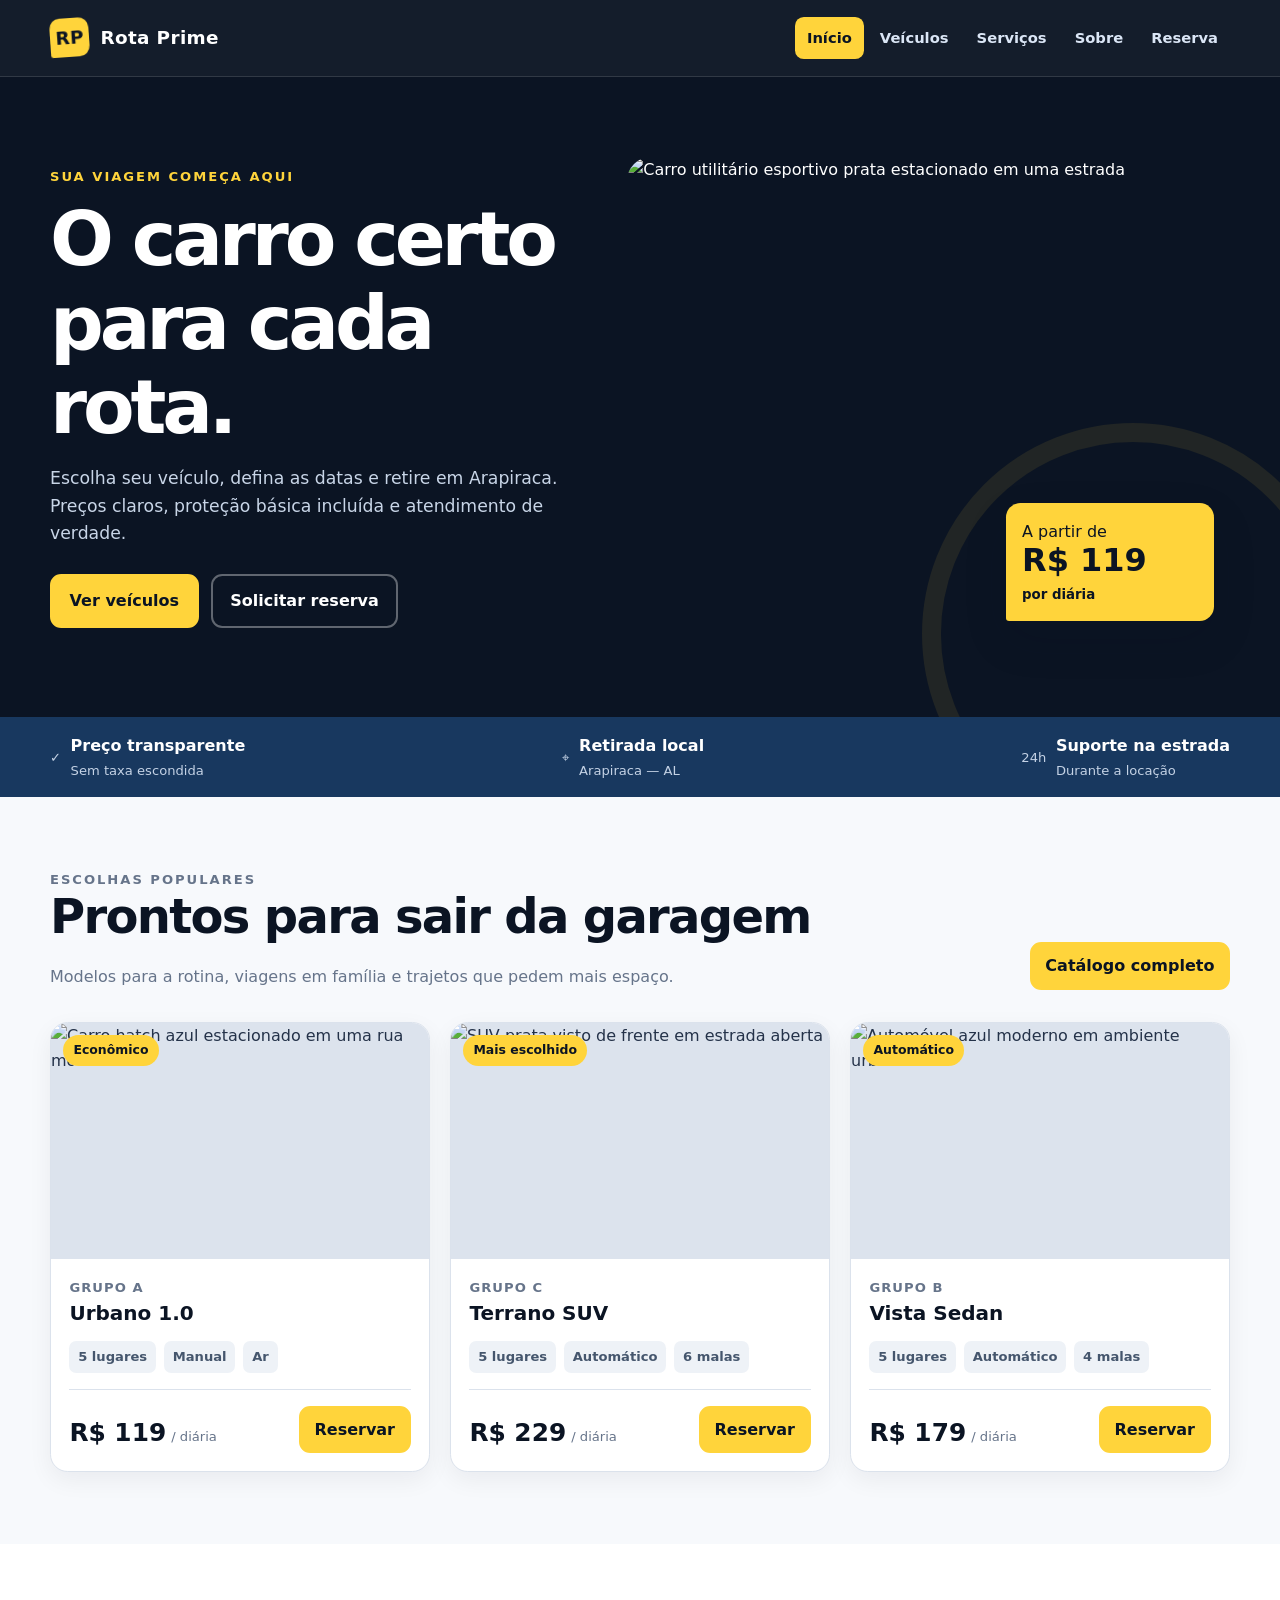
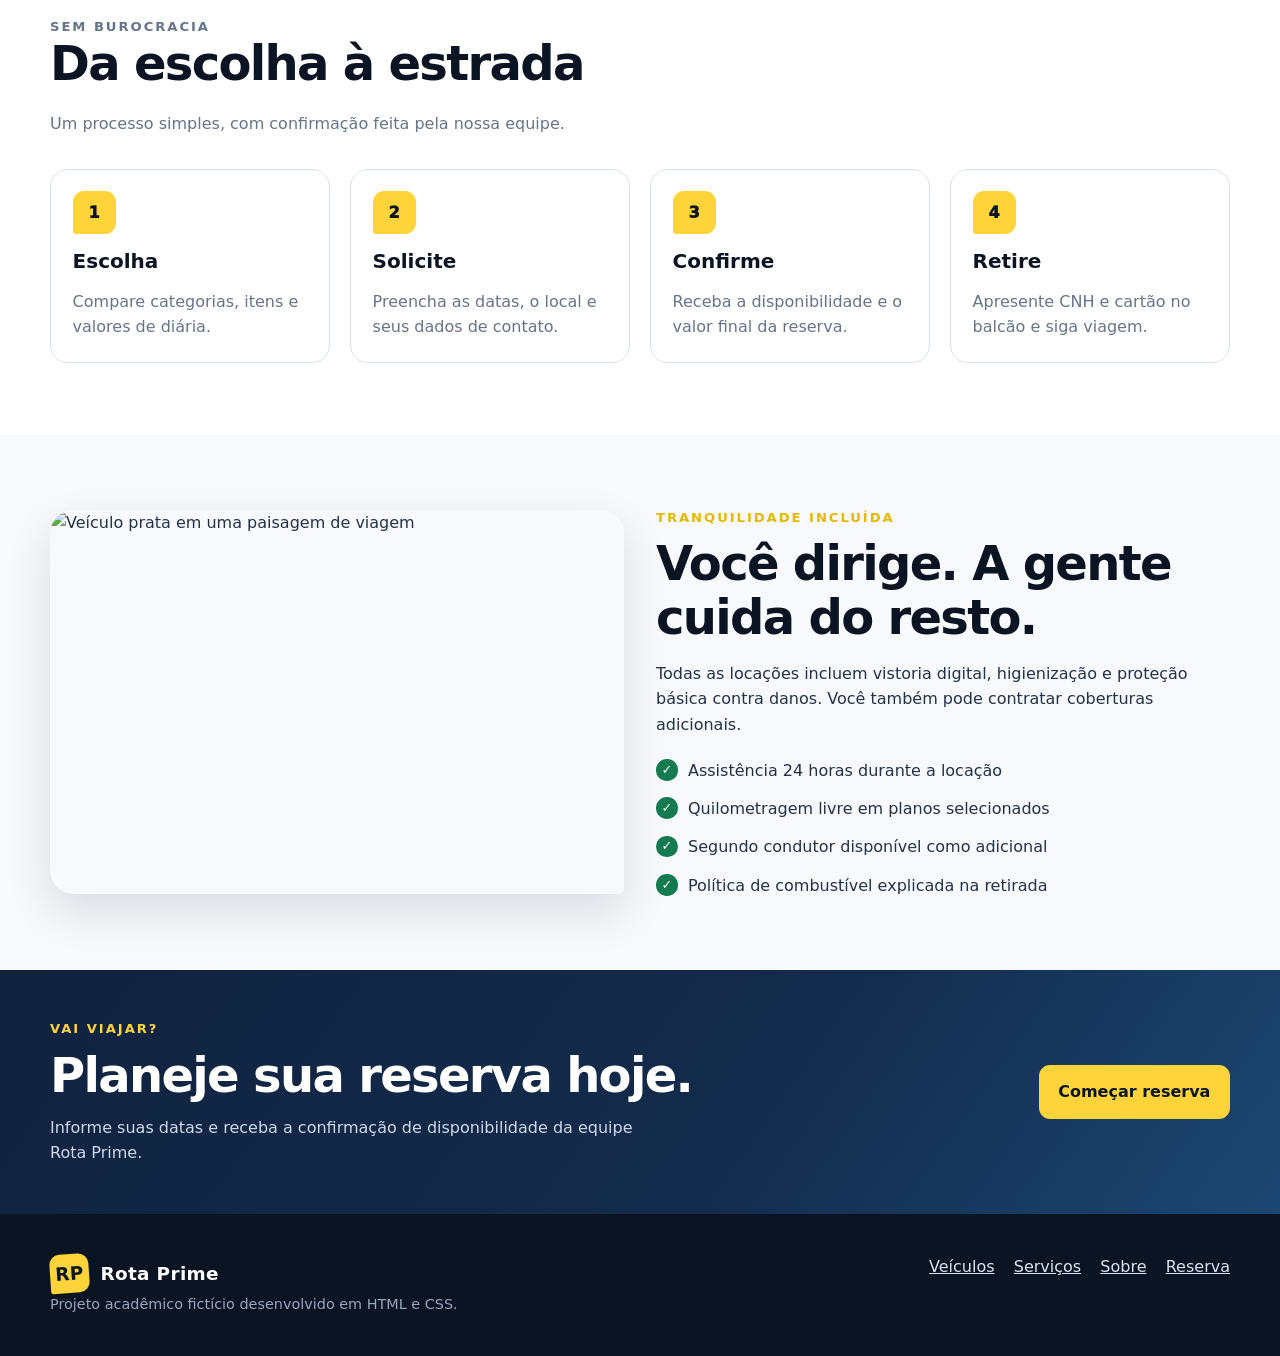
==== index.html @ a5fe9a28 "primeiro commit" ====
<!DOCTYPE html>
<html lang="pt-BR">
<head>
  <meta charset="UTF-8">
  <meta name="viewport" content="width=device-width, initial-scale=1.0">
  <meta name="description" content="Rota Prime: aluguel de carros em Arapiraca com diária clara e reserva simples.">
  <title>Rota Prime | Aluguel de carros sem complicação</title>
  <link rel="icon" href="data:image/svg+xml,%3Csvg xmlns='http://www.w3.org/2000/svg' viewBox='0 0 64 64'%3E%3Crect width='64' height='64' rx='14' fill='%23ffd43b'/%3E%3Cpath d='M13 39h38l-4-13a6 6 0 0 0-6-4H23a6 6 0 0 0-6 4l-4 13Zm4 0v7m30-7v7M21 32h22' fill='none' stroke='%230b1423' stroke-width='5' stroke-linecap='round' stroke-linejoin='round'/%3E%3C/svg%3E">
  <link rel="stylesheet" href="css/style.css">
</head>
<body>
  <a class="skip-link" href="#conteudo">Pular para o conteúdo</a>
  <header class="site-header">
    <div class="container header-inner">
      <a class="brand" href="index.html" aria-label="Rota Prime — página inicial"><span class="brand-mark" aria-hidden="true">RP</span> Rota Prime</a>
      <nav class="main-nav" aria-label="Navegação principal">
        <a href="index.html" aria-current="page">Início</a>
        <a href="catalogo.html">Veículos</a>
        <a href="servicos.html">Serviços</a>
        <a href="sobre.html">Sobre</a>
        <a href="reserva.html">Reserva</a>
      </nav>
    </div>
  </header>

  <main id="conteudo">
    <section class="hero" aria-labelledby="titulo-principal">
      <div class="container hero-grid">
        <div class="hero-copy">
          <p class="eyebrow">Sua viagem começa aqui</p>
          <h1 id="titulo-principal">O carro certo para cada rota.</h1>
          <p>Escolha seu veículo, defina as datas e retire em Arapiraca. Preços claros, proteção básica incluída e atendimento de verdade.</p>
          <div class="hero-actions">
            <a class="button" href="catalogo.html">Ver veículos</a>
            <a class="button button-outline" href="reserva.html">Solicitar reserva</a>
          </div>
        </div>
        <div class="hero-visual">
          <img src="https://images.unsplash.com/photo-1559706399-d75503035faf?auto=format&fit=crop&w=1400&q=85" alt="Carro utilitário esportivo prata estacionado em uma estrada">
          <div class="price-tag"><span>A partir de</span><strong>R$ 119</strong><small>por diária</small></div>
        </div>
      </div>
    </section>

    <section class="trust-bar" aria-label="Vantagens da locadora">
      <div class="container trust-row">
        <div class="trust-item"><span class="trust-icon" aria-hidden="true">✓</span><strong>Preço transparente</strong><span>Sem taxa escondida</span></div>
        <div class="trust-item"><span class="trust-icon" aria-hidden="true">⌖</span><strong>Retirada local</strong><span>Arapiraca — AL</span></div>
        <div class="trust-item"><span class="trust-icon" aria-hidden="true">24h</span><strong>Suporte na estrada</strong><span>Durante a locação</span></div>
      </div>
    </section>

    <section class="section" aria-labelledby="destaques-titulo">
      <div class="container">
        <div class="section-heading">
          <div><p class="eyebrow">Escolhas populares</p><h2 id="destaques-titulo">Prontos para sair da garagem</h2></div>
          <p>Modelos para a rotina, viagens em família e trajetos que pedem mais espaço.</p>
          <a class="button button-small" href="catalogo.html">Catálogo completo</a>
        </div>
        <div class="card-grid">
          <article class="vehicle-card">
            <div class="vehicle-image"><img src="https://images.unsplash.com/photo-1765891628083-cbabd2a0c3a8?auto=format&fit=crop&w=900&q=80" alt="Carro hatch azul estacionado em uma rua molhada"><span class="badge">Econômico</span></div>
            <div class="vehicle-content"><p class="vehicle-kicker">Grupo A</p><h3>Urbano 1.0</h3><ul class="spec-list"><li>5 lugares</li><li>Manual</li><li>Ar</li></ul><div class="price-row"><div class="daily-price"><strong>R$ 119</strong> <span>/ diária</span></div><a class="button button-small" href="reserva.html">Reservar</a></div></div>
          </article>
          <article class="vehicle-card">
            <div class="vehicle-image"><img src="https://images.unsplash.com/photo-1559706399-d75503035faf?auto=format&fit=crop&w=900&q=80" alt="SUV prata visto de frente em estrada aberta"><span class="badge">Mais escolhido</span></div>
            <div class="vehicle-content"><p class="vehicle-kicker">Grupo C</p><h3>Terrano SUV</h3><ul class="spec-list"><li>5 lugares</li><li>Automático</li><li>6 malas</li></ul><div class="price-row"><div class="daily-price"><strong>R$ 229</strong> <span>/ diária</span></div><a class="button button-small" href="reserva.html">Reservar</a></div></div>
          </article>
          <article class="vehicle-card">
            <div class="vehicle-image"><img src="https://images.unsplash.com/photo-1765891628083-cbabd2a0c3a8?auto=format&fit=crop&w=900&q=80" alt="Automóvel azul moderno em ambiente urbano"><span class="badge">Automático</span></div>
            <div class="vehicle-content"><p class="vehicle-kicker">Grupo B</p><h3>Vista Sedan</h3><ul class="spec-list"><li>5 lugares</li><li>Automático</li><li>4 malas</li></ul><div class="price-row"><div class="daily-price"><strong>R$ 179</strong> <span>/ diária</span></div><a class="button button-small" href="reserva.html">Reservar</a></div></div>
          </article>
        </div>
      </div>
    </section>

    <section class="section section-white" aria-labelledby="como-funciona">
      <div class="container">
        <div class="section-heading"><div><p class="eyebrow">Sem burocracia</p><h2 id="como-funciona">Da escolha à estrada</h2></div><p>Um processo simples, com confirmação feita pela nossa equipe.</p></div>
        <div class="steps-grid">
          <article class="step"><span class="step-number">1</span><h3>Escolha</h3><p>Compare categorias, itens e valores de diária.</p></article>
          <article class="step"><span class="step-number">2</span><h3>Solicite</h3><p>Preencha as datas, o local e seus dados de contato.</p></article>
          <article class="step"><span class="step-number">3</span><h3>Confirme</h3><p>Receba a disponibilidade e o valor final da reserva.</p></article>
          <article class="step"><span class="step-number">4</span><h3>Retire</h3><p>Apresente CNH e cartão no balcão e siga viagem.</p></article>
        </div>
      </div>
    </section>

    <section class="section" aria-labelledby="protecao-titulo">
      <div class="container feature-split">
        <div class="feature-image"><img src="https://images.unsplash.com/photo-1559706399-d75503035faf?auto=format&fit=crop&w=1200&q=82" alt="Veículo prata em uma paisagem de viagem"></div>
        <div><p class="eyebrow">Tranquilidade incluída</p><h2 id="protecao-titulo">Você dirige. A gente cuida do resto.</h2><p>Todas as locações incluem vistoria digital, higienização e proteção básica contra danos. Você também pode contratar coberturas adicionais.</p><ul class="check-list"><li>Assistência 24 horas durante a locação</li><li>Quilometragem livre em planos selecionados</li><li>Segundo condutor disponível como adicional</li><li>Política de combustível explicada na retirada</li></ul></div>
      </div>
    </section>

    <aside class="banner" aria-labelledby="chamada-reserva">
      <div class="container banner-inner"><div><p class="eyebrow">Vai viajar?</p><h2 id="chamada-reserva" style="color: white;">Planeje sua reserva hoje.</h2><p>Informe suas datas e receba a confirmação de disponibilidade da equipe Rota Prime.</p></div><a class="button" href="reserva.html">Começar reserva</a></div>
    </aside>
  </main>

  <footer class="site-footer"><div class="container footer-inner"><div><a class="brand" href="index.html"><span class="brand-mark" aria-hidden="true">RP</span> Rota Prime</a><p class="footer-note">Projeto acadêmico fictício desenvolvido em HTML e CSS.</p></div><nav class="footer-links" aria-label="Navegação do rodapé"><a href="catalogo.html">Veículos</a><a href="servicos.html">Serviços</a><a href="sobre.html">Sobre</a><a href="reserva.html">Reserva</a></nav></div></footer>
</body>
</html>
---- css/style.css ----
:root {
  --ink: #0b1423;
  --navy: #10233f;
  --navy-soft: #18385f;
  --yellow: #ffd43b;
  --yellow-dark: #e6b900;
  --paper: #f7f9fc;
  --white: #ffffff;
  --text: #243249;
  --muted: #66748a;
  --line: #dbe2ec;
  --success: #147a50;
  --danger: #b52a37;
  --shadow: 0 18px 45px rgba(11, 20, 35, 0.12);
  --radius: 1.1rem;
  --content: 1180px;
}

* {
  box-sizing: border-box;
}

html {
  scroll-behavior: smooth;
}

body {
  margin: 0;
  color: var(--text);
  background: var(--paper);
  font-family: Inter, ui-sans-serif, system-ui, -apple-system, BlinkMacSystemFont, "Segoe UI", sans-serif;
  font-size: 1rem;
  line-height: 1.6;
}

#conteudo {
  min-height: 60vh;
}

img {
  display: block;
  width: 100%;
  max-width: 100%;
}

a {
  color: inherit;
}

a:visited {
  color: inherit;
}

button,
input,
select,
textarea {
  font: inherit;
}

.container {
  width: min(100% - 2rem, var(--content));
  margin-inline: auto;
}

.skip-link {
  position: fixed;
  top: 0.75rem;
  left: 0.75rem;
  z-index: 999;
  padding: 0.75rem 1rem;
  color: var(--ink);
  background: var(--yellow);
  border-radius: 0.5rem;
  font-weight: 800;
  transform: translateY(-150%);
  transition: transform 180ms ease;
}

.skip-link:focus {
  transform: translateY(0);
}

.site-header {
  position: sticky;
  top: 0;
  z-index: 20;
  color: var(--white);
  background: rgba(11, 20, 35, 0.96);
  border-bottom: 1px solid rgba(255, 255, 255, 0.12);
}

.header-inner,
.main-nav,
.brand,
.hero-actions,
.card-actions,
.spec-list,
.trust-row,
.footer-inner,
.form-actions,
.filter-links {
  display: flex;
  align-items: center;
}

.header-inner {
  min-height: 4.75rem;
  gap: 1.25rem;
  justify-content: space-between;
}

.brand {
  flex: 0 0 auto;
  gap: 0.7rem;
  color: var(--white);
  text-decoration: none;
  font-size: 1.15rem;
  font-weight: 900;
  letter-spacing: 0.02em;
}

.brand-mark {
  display: grid;
  width: 2.45rem;
  height: 2.45rem;
  place-items: center;
  color: var(--ink);
  background: var(--yellow);
  border-radius: 0.65rem 0.65rem 0.65rem 0.15rem;
  transform: rotate(-4deg);
}

.main-nav {
  gap: 0.25rem;
  overflow-x: auto;
  padding-block: 0.35rem;
}

.main-nav a {
  padding: 0.55rem 0.75rem;
  color: #dbe6f6;
  border-radius: 0.55rem;
  text-decoration: none;
  font-size: 0.92rem;
  font-weight: 700;
  white-space: nowrap;
  transition: color 180ms ease, background 180ms ease;
}

.main-nav a:hover,
.main-nav a:focus-visible,
.main-nav a[aria-current="page"] {
  color: var(--ink);
  background: var(--yellow);
}

:focus-visible {
  outline: 3px solid var(--yellow);
  outline-offset: 3px;
}

.hero {
  position: relative;
  overflow: hidden;
  color: var(--white);
  background: var(--ink);
}

.hero::after {
  position: absolute;
  right: -4rem;
  bottom: -8rem;
  width: 24rem;
  height: 24rem;
  content: "";
  border: 1.2rem solid rgba(255, 212, 59, 0.09);
  border-radius: 50%;
}

.hero-grid {
  position: relative;
  z-index: 1;
  display: grid;
  gap: 2rem;
  padding-block: 3.25rem;
}

.eyebrow {
  margin: 0 0 0.6rem;
  color: var(--yellow-dark);
  font-size: 0.82rem;
  font-weight: 900;
  letter-spacing: 0.15em;
  text-transform: uppercase;
}

.hero .eyebrow,
.banner .eyebrow {
  color: var(--yellow);
}

h1,
h2,
h3 {
  margin-top: 0;
  color: var(--ink);
  line-height: 1.12;
}

h1 {
  max-width: 13ch;
  margin-bottom: 1rem;
  color: var(--white);
  font-size: clamp(2.35rem, 8vw, 4.7rem);
  letter-spacing: -0.055em;
}

h2 {
  margin-bottom: 0.75rem;
  font-size: clamp(1.8rem, 5vw, 3rem);
  letter-spacing: -0.035em;
}

h3 {
  margin-bottom: 0.45rem;
  font-size: 1.25rem;
}

.hero-copy > p:not(.eyebrow) {
  max-width: 58ch;
  margin: 0;
  color: #c8d5e7;
  font-size: 1.08rem;
}

.hero-actions,
.card-actions,
.form-actions,
.filter-links {
  flex-wrap: wrap;
  gap: 0.75rem;
}

.hero-actions {
  margin-top: 1.65rem;
}

.button {
  display: inline-flex;
  min-height: 3rem;
  align-items: center;
  justify-content: center;
  padding: 0.75rem 1.1rem;
  color: var(--ink);
  background: var(--yellow);
  border: 2px solid var(--yellow);
  border-radius: 0.7rem;
  cursor: pointer;
  font-weight: 850;
  text-decoration: none;
  transition: transform 180ms ease, box-shadow 180ms ease, background 180ms ease;
}

.button:hover {
  color: var(--ink);
  background: #ffe270;
  box-shadow: 0 10px 24px rgba(255, 212, 59, 0.2);
  transform: translateY(-2px);
}

.button:active {
  box-shadow: none;
  transform: translateY(1px);
}

.button-outline {
  color: var(--white);
  background: transparent;
  border-color: rgba(255, 255, 255, 0.35);
}

.button-outline:hover {
  color: var(--white);
  background: rgba(255, 255, 255, 0.08);
}

.button-small {
  min-height: 2.65rem;
  padding: 0.55rem 0.85rem;
}

.hero-visual {
  position: relative;
  min-height: 21rem;
}

.hero-visual img {
  height: 100%;
  min-height: 21rem;
  object-fit: cover;
  object-position: center;
  border-radius: 1.5rem 1.5rem 1.5rem 0.35rem;
}

.price-tag {
  position: absolute;
  right: 1rem;
  bottom: 1rem;
  width: min(13rem, calc(100% - 2rem));
  padding: 1rem;
  color: var(--ink);
  background: var(--yellow);
  border-radius: 0.9rem 0.9rem 0.9rem 0.2rem;
  box-shadow: var(--shadow);
}

.price-tag span,
.price-tag small {
  display: block;
}

.price-tag strong {
  font-size: 2rem;
  line-height: 1;
}

.price-tag small {
  margin-top: 0.3rem;
  font-weight: 700;
}

.trust-bar {
  color: var(--white);
  background: var(--navy-soft);
}

.trust-row {
  flex-wrap: wrap;
  gap: 0.75rem 2rem;
  justify-content: space-between;
  padding-block: 1rem;
}

.trust-item {
  display: grid;
  grid-template-columns: auto 1fr;
  gap: 0.1rem 0.6rem;
  align-items: center;
}

.trust-icon {
  grid-row: span 2;
  color: var(--yellow);
  font-size: 1.35rem;
}

.trust-item strong,
.trust-item span {
  display: block;
}

.trust-item span {
  color: #c4d2e5;
  font-size: 0.82rem;
}

.section {
  padding-block: 4.5rem;
}

.section-tight {
  padding-block: 2.75rem;
}

.section-white {
  background: var(--white);
}

.section-heading {
  display: grid;
  gap: 0.5rem;
  margin-bottom: 2rem;
}

.section-heading p {
  max-width: 64ch;
  margin: 0;
  color: var(--muted);
}

.section-heading .button {
  justify-self: start;
}

.card-grid,
.steps-grid,
.service-grid,
.value-grid,
.team-grid,
.contact-grid {
  display: grid;
  gap: 1.25rem;
}

.vehicle-card,
.service-card,
.value-card,
.team-card,
.contact-card,
.step,
.panel {
  background: var(--white);
  border: 1px solid var(--line);
  border-radius: var(--radius);
}

.vehicle-card {
  overflow: hidden;
  box-shadow: 0 8px 25px rgba(11, 20, 35, 0.06);
  transition: transform 200ms ease, box-shadow 200ms ease;
}

.vehicle-card:hover {
  box-shadow: var(--shadow);
  transform: translateY(-5px);
}

.vehicle-image {
  position: relative;
  overflow: hidden;
  aspect-ratio: 16 / 10;
  background: #dce3ed;
}

.vehicle-image img {
  height: 100%;
  object-fit: cover;
  transition: transform 350ms ease;
}

.vehicle-card:hover .vehicle-image img {
  transform: scale(1.04);
}

.badge {
  position: absolute;
  top: 0.75rem;
  left: 0.75rem;
  padding: 0.35rem 0.65rem;
  color: var(--ink);
  background: var(--yellow);
  border-radius: 99rem;
  font-size: 0.78rem;
  font-weight: 900;
}

.vehicle-content {
  padding: 1.15rem;
}

.vehicle-kicker {
  margin: 0 0 0.25rem;
  color: var(--muted);
  font-size: 0.82rem;
  font-weight: 800;
  letter-spacing: 0.08em;
  text-transform: uppercase;
}

.spec-list {
  flex-wrap: wrap;
  gap: 0.5rem;
  margin: 1rem 0;
  padding: 0;
  list-style: none;
}

.spec-list li {
  padding: 0.35rem 0.55rem;
  color: #45566d;
  background: #eef2f7;
  border-radius: 0.45rem;
  font-size: 0.82rem;
  font-weight: 700;
}

.price-row {
  display: flex;
  align-items: end;
  gap: 0.35rem;
  justify-content: space-between;
  padding-top: 1rem;
  border-top: 1px solid var(--line);
}

.daily-price strong {
  color: var(--ink);
  font-size: 1.55rem;
}

.daily-price span {
  color: var(--muted);
  font-size: 0.82rem;
}

.step,
.service-card,
.value-card,
.team-card,
.contact-card {
  padding: 1.35rem;
}

.step-number {
  display: grid;
  width: 2.7rem;
  height: 2.7rem;
  margin-bottom: 1rem;
  place-items: center;
  color: var(--ink);
  background: var(--yellow);
  border-radius: 0.7rem 0.7rem 0.7rem 0.15rem;
  font-weight: 950;
}

.step p,
.service-card p,
.value-card p,
.team-card p,
.contact-card p {
  margin-bottom: 0;
  color: var(--muted);
}

.feature-split,
.form-layout,
.about-split {
  display: grid;
  gap: 2rem;
  align-items: center;
}

.feature-image {
  overflow: hidden;
  min-height: 24rem;
  border-radius: 1.5rem 1.5rem 0.35rem 1.5rem;
  box-shadow: var(--shadow);
}

.feature-image img {
  height: 100%;
  min-height: 24rem;
  object-fit: cover;
}

.check-list {
  display: grid;
  gap: 0.8rem;
  margin: 1.25rem 0 0;
  padding: 0;
  list-style: none;
}

.check-list li {
  position: relative;
  padding-left: 2rem;
}

.check-list li::before {
  position: absolute;
  top: 0.1rem;
  left: 0;
  display: grid;
  width: 1.35rem;
  height: 1.35rem;
  content: "✓";
  place-items: center;
  color: var(--white);
  background: var(--success);
  border-radius: 50%;
  font-size: 0.8rem;
  font-weight: 900;
}

.banner {
  color: var(--white);
  background: linear-gradient(125deg, var(--navy) 0%, #132b4c 58%, #1c4772 100%);
}

.banner-inner {
  display: grid;
  gap: 1.3rem;
  align-items: center;
  padding-block: 3rem;
}

.banner h1 {
  max-width: 18ch;
  margin-bottom: 0.7rem;
  font-size: clamp(2.2rem, 7vw, 4rem);
}

.banner p:not(.eyebrow) {
  max-width: 60ch;
  margin: 0;
  color: #cedaea;
}

.filter-links {
  padding: 1rem;
  background: var(--white);
  border: 1px solid var(--line);
  border-radius: var(--radius);
}

.filter-links a {
  padding: 0.55rem 0.85rem;
  color: var(--navy);
  background: #eef2f7;
  border-radius: 99rem;
  font-weight: 800;
  text-decoration: none;
  transition: background 180ms ease, color 180ms ease;
}

.filter-links a:hover,
.filter-links a:focus-visible {
  color: var(--ink);
  background: var(--yellow);
}

.category-title {
  display: flex;
  align-items: center;
  gap: 0.75rem;
  margin: 3rem 0 1.25rem;
}

.category-title::after {
  flex: 1;
  height: 1px;
  content: "";
  background: var(--line);
}

.service-icon,
.value-icon,
.contact-icon {
  display: grid;
  width: 3rem;
  height: 3rem;
  margin-bottom: 1rem;
  place-items: center;
  color: var(--ink);
  background: var(--yellow);
  border-radius: 0.8rem 0.8rem 0.8rem 0.2rem;
  font-size: 1.25rem;
  font-weight: 900;
}

.comparison {
  width: 100%;
  border-collapse: collapse;
  overflow: hidden;
  background: var(--white);
  border-radius: var(--radius);
  box-shadow: 0 0 0 1px var(--line);
}

.comparison th,
.comparison td {
  padding: 1rem;
  border-bottom: 1px solid var(--line);
  text-align: left;
}

.comparison th {
  color: var(--white);
  background: var(--navy);
}

.comparison tr:last-child td {
  border-bottom: 0;
}

.table-scroll {
  overflow-x: auto;
  border-radius: var(--radius);
}

.timeline {
  display: grid;
  gap: 1.2rem;
  margin: 0;
  padding: 0;
  list-style: none;
}

.timeline li {
  padding: 0 0 1.2rem 1.4rem;
  border-left: 3px solid var(--yellow);
}

.timeline strong,
.timeline span {
  display: block;
}

.timeline span {
  color: var(--muted);
}

.quote {
  margin: 0;
  padding: 1.5rem;
  color: var(--white);
  background: var(--navy);
  border-radius: var(--radius) var(--radius) 0.25rem var(--radius);
}

.quote p {
  margin-top: 0;
  font-size: 1.15rem;
}

.quote footer {
  color: var(--yellow);
  font-weight: 800;
}

.panel {
  padding: 1.35rem;
  box-shadow: 0 10px 30px rgba(11, 20, 35, 0.07);
}

.form-grid {
  display: grid;
  gap: 1rem;
}

.field {
  display: grid;
  gap: 0.4rem;
}

.field label,
.fieldset legend {
  color: var(--ink);
  font-weight: 800;
}

.field small {
  color: var(--muted);
}

.field input,
.field select,
.field textarea {
  width: 100%;
  min-height: 3rem;
  padding: 0.7rem 0.8rem;
  color: var(--text);
  background: var(--white);
  border: 2px solid #cdd6e2;
  border-radius: 0.65rem;
  transition: border-color 180ms ease, box-shadow 180ms ease;
}

.field textarea {
  min-height: 8rem;
  resize: vertical;
}

.field input:hover,
.field select:hover,
.field textarea:hover {
  border-color: #8b9bb1;
}

.field input:focus,
.field select:focus,
.field textarea:focus {
  border-color: var(--navy-soft);
  box-shadow: 0 0 0 4px rgba(24, 56, 95, 0.12);
  outline: 0;
}

.field input:invalid:not(:placeholder-shown),
.field textarea:invalid:not(:placeholder-shown) {
  border-color: var(--danger);
}

.field input:disabled {
  color: #7e8998;
  background: #e9edf3;
  cursor: not-allowed;
}

.fieldset {
  margin: 0;
  padding: 1rem;
  border: 1px solid var(--line);
  border-radius: 0.75rem;
}

.choice-list {
  display: grid;
  gap: 0.7rem;
  margin-top: 0.5rem;
}

.choice {
  display: flex;
  gap: 0.6rem;
  align-items: start;
}

.choice input {
  width: 1.1rem;
  height: 1.1rem;
  margin-top: 0.22rem;
  accent-color: var(--navy);
}

.required-note {
  color: var(--muted);
  font-size: 0.9rem;
}

.contact-stack {
  display: grid;
  gap: 1rem;
}

.site-footer {
  color: #d9e3f1;
  background: var(--ink);
}

.footer-inner {
  align-items: start;
  flex-direction: column;
  gap: 1.2rem;
  padding-block: 2.5rem;
}

.footer-links {
  display: flex;
  flex-wrap: wrap;
  gap: 0.75rem 1.2rem;
}

.footer-links a {
  color: #d9e3f1;
}

.footer-links a:hover {
  color: var(--yellow);
}

.footer-note {
  margin: 0;
  color: #97a8bf;
  font-size: 0.9rem;
}

@media (min-width: 42rem) {
  .hero-grid,
  .feature-split,
  .form-layout,
  .about-split {
    grid-template-columns: 1fr 1fr;
  }

  .card-grid,
  .steps-grid,
  .service-grid,
  .value-grid,
  .team-grid,
  .contact-grid {
    grid-template-columns: repeat(2, minmax(0, 1fr));
  }

  .form-grid {
    grid-template-columns: repeat(2, minmax(0, 1fr));
  }

  .field-full,
  .fieldset,
  .form-actions,
  .required-note {
    grid-column: 1 / -1;
  }

  .section-heading {
    grid-template-columns: 1fr auto;
    align-items: end;
  }

  .section-heading p {
    grid-column: 1;
  }

  .section-heading .button {
    grid-column: 2;
    grid-row: 1 / span 2;
  }

  .banner-inner {
    grid-template-columns: 1fr auto;
  }

  .footer-inner {
    flex-direction: row;
    justify-content: space-between;
  }
}

@media (min-width: 64rem) {
  .card-grid,
  .service-grid {
    grid-template-columns: repeat(3, minmax(0, 1fr));
  }

  .steps-grid,
  .value-grid {
    grid-template-columns: repeat(4, minmax(0, 1fr));
  }

  .hero-grid {
    grid-template-columns: 0.95fr 1.05fr;
    min-height: 40rem;
    align-items: center;
  }

  .hero-visual,
  .hero-visual img {
    min-height: 30rem;
  }
}

@media (max-width: 52rem) {
  .header-inner {
    align-items: flex-start;
    flex-direction: column;
    gap: 0.35rem;
    padding-block: 0.7rem;
  }

  .main-nav {
    width: 100%;
  }
}

@media (prefers-reduced-motion: reduce) {
  *,
  *::before,
  *::after {
    scroll-behavior: auto !important;
    transition-duration: 0.01ms !important;
  }
}
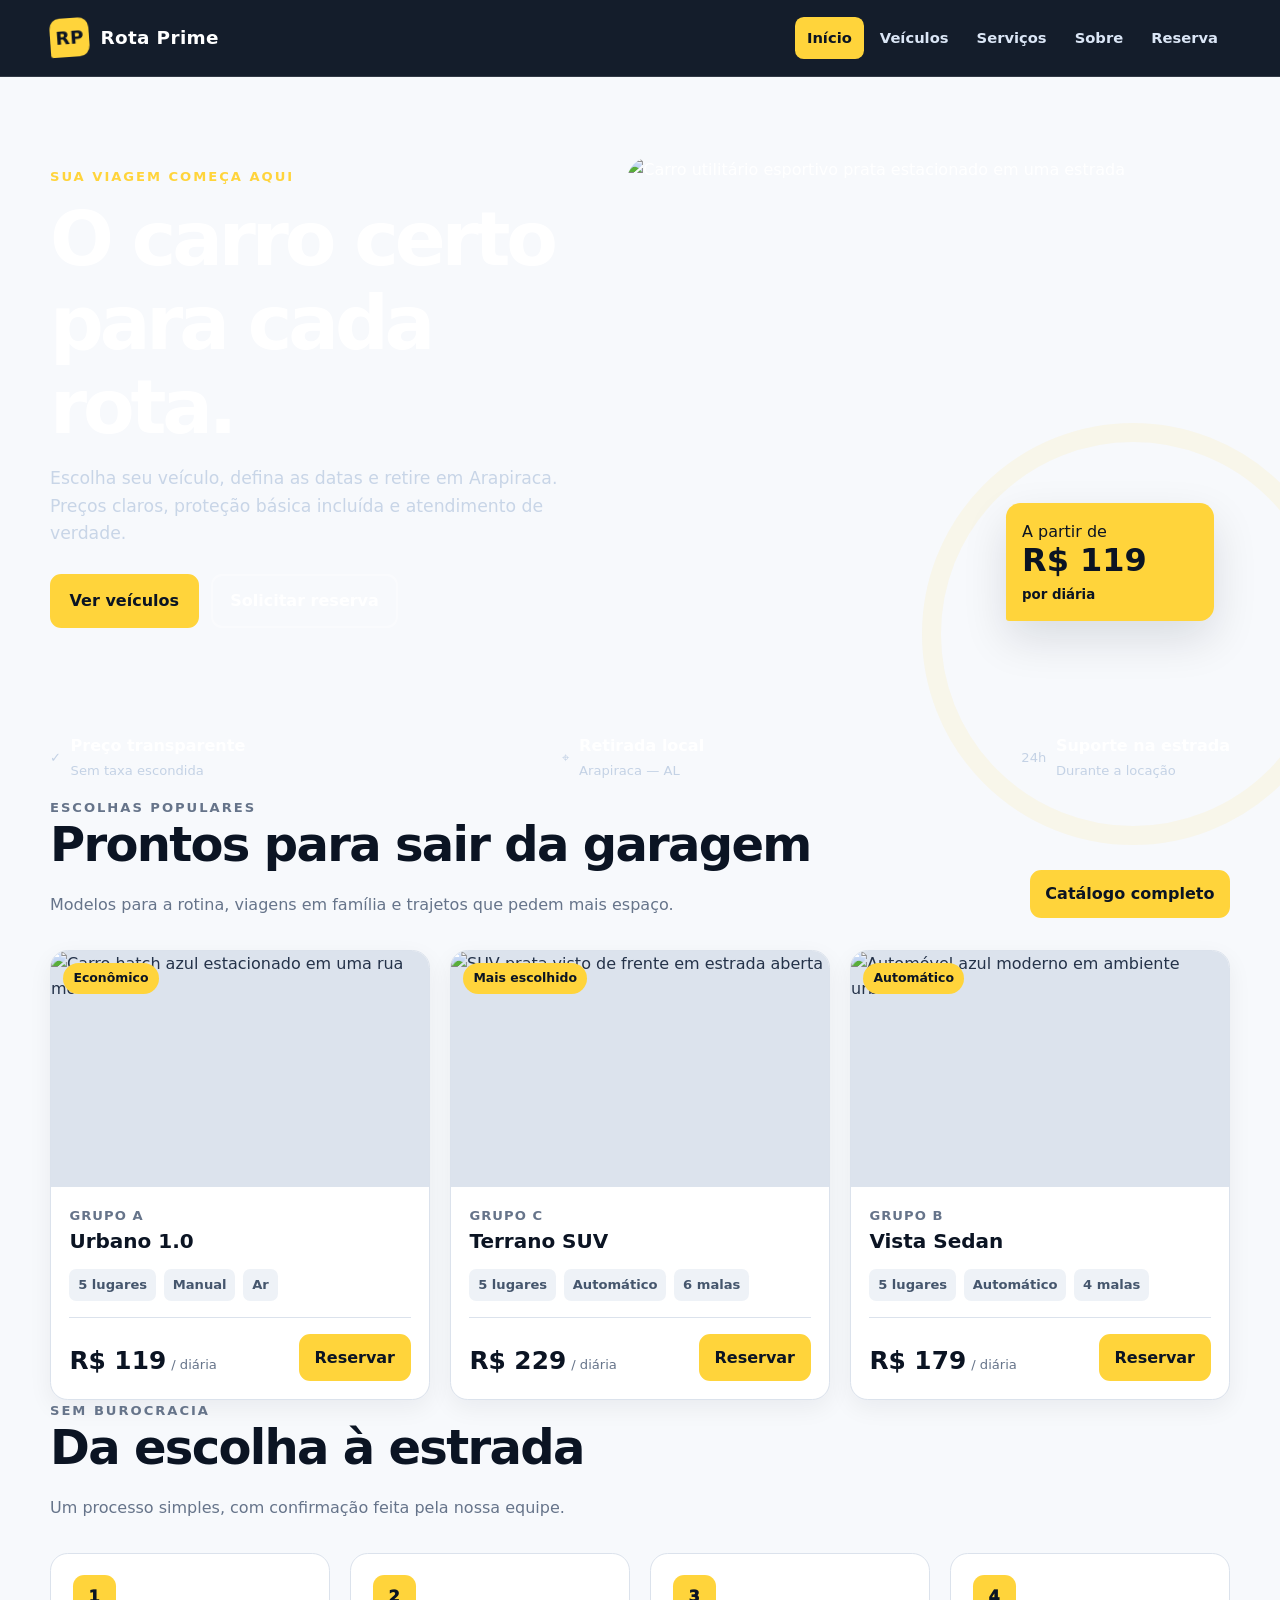
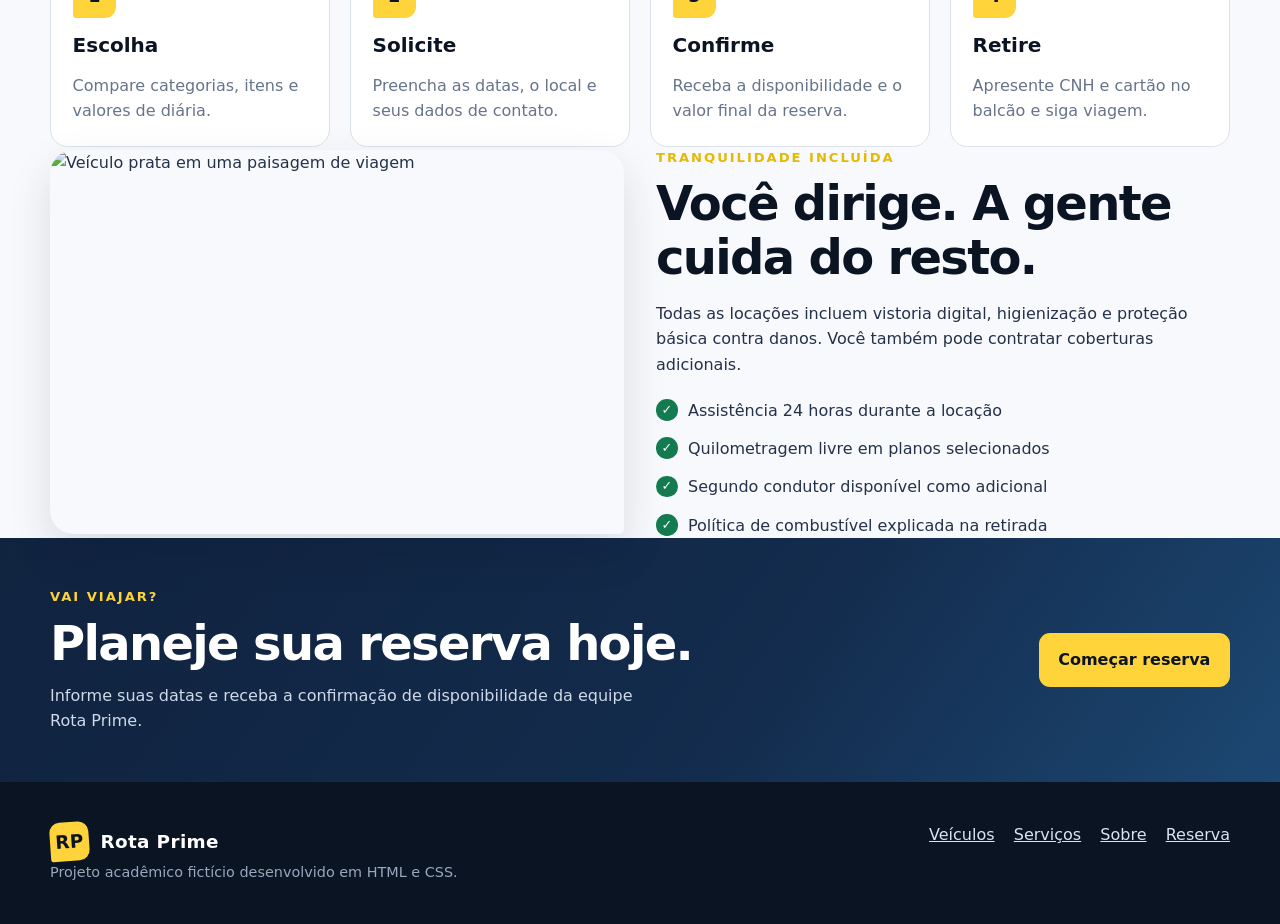
==== commit 3aa5caec: "traduçao de classes e variaveis para portugues" ====
--- a/index.html
+++ b/index.html
@@ -9,11 +9,11 @@
   <link rel="stylesheet" href="css/style.css">
 </head>
 <body>
-  <a class="skip-link" href="#conteudo">Pular para o conteúdo</a>
-  <header class="site-header">
-    <div class="container header-inner">
-      <a class="brand" href="index.html" aria-label="Rota Prime — página inicial"><span class="brand-mark" aria-hidden="true">RP</span> Rota Prime</a>
-      <nav class="main-nav" aria-label="Navegação principal">
+  <a class="pular-navegacao" href="#conteudo">Pular para o conteúdo</a>
+  <header class="topo-site">
+    <div class="container cabecalho-interno">
+      <a class="marca" href="index.html" aria-label="Rota Prime — página inicial"><span class="logo-marca" aria-hidden="true">RP</span> Rota Prime</a>
+      <nav class="navegacao-principal" aria-label="Navegação principal">
         <a href="index.html" aria-current="page">Início</a>
         <a href="catalogo.html">Veículos</a>
         <a href="servicos.html">Serviços</a>
@@ -24,80 +24,80 @@
   </header>
 
   <main id="conteudo">
-    <section class="hero" aria-labelledby="titulo-principal">
-      <div class="container hero-grid">
-        <div class="hero-copy">
-          <p class="eyebrow">Sua viagem começa aqui</p>
+    <secao class="destaque" aria-labelledby="titulo-principal">
+      <div class="container grade-destaque">
+        <div class="texto-destaque">
+          <p class="subtitulo-topo">Sua viagem começa aqui</p>
           <h1 id="titulo-principal">O carro certo para cada rota.</h1>
           <p>Escolha seu veículo, defina as datas e retire em Arapiraca. Preços claros, proteção básica incluída e atendimento de verdade.</p>
-          <div class="hero-actions">
-            <a class="button" href="catalogo.html">Ver veículos</a>
-            <a class="button button-outline" href="reserva.html">Solicitar reserva</a>
+          <div class="acoes-destaque">
+            <a class="botao" href="catalogo.html">Ver veículos</a>
+            <a class="botao botao-contorno" href="reserva.html">Solicitar reserva</a>
           </div>
         </div>
-        <div class="hero-visual">
+        <div class="visual-destaque">
           <img src="https://images.unsplash.com/photo-1559706399-d75503035faf?auto=format&fit=crop&w=1400&q=85" alt="Carro utilitário esportivo prata estacionado em uma estrada">
-          <div class="price-tag"><span>A partir de</span><strong>R$ 119</strong><small>por diária</small></div>
+          <div class="etiqueta-preço"><span>A partir de</span><strong>R$ 119</strong><small>por diária</small></div>
         </div>
       </div>
-    </section>
+    </secao>
 
-    <section class="trust-bar" aria-label="Vantagens da locadora">
-      <div class="container trust-row">
-        <div class="trust-item"><span class="trust-icon" aria-hidden="true">✓</span><strong>Preço transparente</strong><span>Sem taxa escondida</span></div>
-        <div class="trust-item"><span class="trust-icon" aria-hidden="true">⌖</span><strong>Retirada local</strong><span>Arapiraca — AL</span></div>
-        <div class="trust-item"><span class="trust-icon" aria-hidden="true">24h</span><strong>Suporte na estrada</strong><span>Durante a locação</span></div>
+    <secao class="barra-confianca" aria-label="Vantagens da locadora">
+      <div class="container linha-confianca">
+        <div class="item-confianca"><span class="icone-confianca" aria-hidden="true">✓</span><strong>Preço transparente</strong><span>Sem taxa escondida</span></div>
+        <div class="item-confianca"><span class="icone-confianca" aria-hidden="true">⌖</span><strong>Retirada local</strong><span>Arapiraca — AL</span></div>
+        <div class="item-confianca"><span class="icone-confianca" aria-hidden="true">24h</span><strong>Suporte na estrada</strong><span>Durante a locação</span></div>
       </div>
-    </section>
+    </secao>
 
-    <section class="section" aria-labelledby="destaques-titulo">
+    <secao class="secao" aria-labelledby="destaques-titulo">
       <div class="container">
-        <div class="section-heading">
-          <div><p class="eyebrow">Escolhas populares</p><h2 id="destaques-titulo">Prontos para sair da garagem</h2></div>
+        <div class="cabecalho-secao">
+          <div><p class="subtitulo-topo">Escolhas populares</p><h2 id="destaques-titulo">Prontos para sair da garagem</h2></div>
           <p>Modelos para a rotina, viagens em família e trajetos que pedem mais espaço.</p>
-          <a class="button button-small" href="catalogo.html">Catálogo completo</a>
+          <a class="botao botao-pequeno" href="catalogo.html">Catálogo completo</a>
         </div>
-        <div class="card-grid">
-          <article class="vehicle-card">
-            <div class="vehicle-image"><img src="https://images.unsplash.com/photo-1765891628083-cbabd2a0c3a8?auto=format&fit=crop&w=900&q=80" alt="Carro hatch azul estacionado em uma rua molhada"><span class="badge">Econômico</span></div>
-            <div class="vehicle-content"><p class="vehicle-kicker">Grupo A</p><h3>Urbano 1.0</h3><ul class="spec-list"><li>5 lugares</li><li>Manual</li><li>Ar</li></ul><div class="price-row"><div class="daily-price"><strong>R$ 119</strong> <span>/ diária</span></div><a class="button button-small" href="reserva.html">Reservar</a></div></div>
+        <div class="grade-cartoes">
+          <article class="cartao-veiculo">
+            <div class="imagem-veiculo"><img src="https://images.unsplash.com/photo-1765891628083-cbabd2a0c3a8?auto=format&fit=crop&w=900&q=80" alt="Carro hatch azul estacionado em uma rua molhada"><span class="selo">Econômico</span></div>
+            <div class="conteudo-veiculo"><p class="destaque-veiculo">Grupo A</p><h3>Urbano 1.0</h3><ul class="lista-especificacoes"><li>5 lugares</li><li>Manual</li><li>Ar</li></ul><div class="linha-preco"><div class="preco-diario"><strong>R$ 119</strong> <span>/ diária</span></div><a class="botao botao-pequeno" href="reserva.html">Reservar</a></div></div>
           </article>
-          <article class="vehicle-card">
-            <div class="vehicle-image"><img src="https://images.unsplash.com/photo-1559706399-d75503035faf?auto=format&fit=crop&w=900&q=80" alt="SUV prata visto de frente em estrada aberta"><span class="badge">Mais escolhido</span></div>
-            <div class="vehicle-content"><p class="vehicle-kicker">Grupo C</p><h3>Terrano SUV</h3><ul class="spec-list"><li>5 lugares</li><li>Automático</li><li>6 malas</li></ul><div class="price-row"><div class="daily-price"><strong>R$ 229</strong> <span>/ diária</span></div><a class="button button-small" href="reserva.html">Reservar</a></div></div>
+          <article class="cartao-veiculo">
+            <div class="imagem-veiculo"><img src="https://images.unsplash.com/photo-1559706399-d75503035faf?auto=format&fit=crop&w=900&q=80" alt="SUV prata visto de frente em estrada aberta"><span class="selo">Mais escolhido</span></div>
+            <div class="conteudo-veiculo"><p class="destaque-veiculo">Grupo C</p><h3>Terrano SUV</h3><ul class="lista-especificacoes"><li>5 lugares</li><li>Automático</li><li>6 malas</li></ul><div class="linha-preco"><div class="preco-diario"><strong>R$ 229</strong> <span>/ diária</span></div><a class="botao botao-pequeno" href="reserva.html">Reservar</a></div></div>
           </article>
-          <article class="vehicle-card">
-            <div class="vehicle-image"><img src="https://images.unsplash.com/photo-1765891628083-cbabd2a0c3a8?auto=format&fit=crop&w=900&q=80" alt="Automóvel azul moderno em ambiente urbano"><span class="badge">Automático</span></div>
-            <div class="vehicle-content"><p class="vehicle-kicker">Grupo B</p><h3>Vista Sedan</h3><ul class="spec-list"><li>5 lugares</li><li>Automático</li><li>4 malas</li></ul><div class="price-row"><div class="daily-price"><strong>R$ 179</strong> <span>/ diária</span></div><a class="button button-small" href="reserva.html">Reservar</a></div></div>
+          <article class="cartao-veiculo">
+            <div class="imagem-veiculo"><img src="https://images.unsplash.com/photo-1765891628083-cbabd2a0c3a8?auto=format&fit=crop&w=900&q=80" alt="Automóvel azul moderno em ambiente urbano"><span class="selo">Automático</span></div>
+            <div class="conteudo-veiculo"><p class="destaque-veiculo">Grupo B</p><h3>Vista Sedan</h3><ul class="lista-especificacoes"><li>5 lugares</li><li>Automático</li><li>4 malas</li></ul><div class="linha-preco"><div class="preco-diario"><strong>R$ 179</strong> <span>/ diária</span></div><a class="botao botao-pequeno" href="reserva.html">Reservar</a></div></div>
           </article>
         </div>
       </div>
-    </section>
+    </secao>
 
-    <section class="section section-white" aria-labelledby="como-funciona">
+    <secao class="secao secao-branca" aria-labelledby="como-funciona">
       <div class="container">
-        <div class="section-heading"><div><p class="eyebrow">Sem burocracia</p><h2 id="como-funciona">Da escolha à estrada</h2></div><p>Um processo simples, com confirmação feita pela nossa equipe.</p></div>
-        <div class="steps-grid">
-          <article class="step"><span class="step-number">1</span><h3>Escolha</h3><p>Compare categorias, itens e valores de diária.</p></article>
-          <article class="step"><span class="step-number">2</span><h3>Solicite</h3><p>Preencha as datas, o local e seus dados de contato.</p></article>
-          <article class="step"><span class="step-number">3</span><h3>Confirme</h3><p>Receba a disponibilidade e o valor final da reserva.</p></article>
-          <article class="step"><span class="step-number">4</span><h3>Retire</h3><p>Apresente CNH e cartão no balcão e siga viagem.</p></article>
+        <div class="cabecalho-secao"><div><p class="subtitulo-topo">Sem burocracia</p><h2 id="como-funciona">Da escolha à estrada</h2></div><p>Um processo simples, com confirmação feita pela nossa equipe.</p></div>
+        <div class="grade-passos">
+          <article class="passo"><span class="numero-passo">1</span><h3>Escolha</h3><p>Compare categorias, itens e valores de diária.</p></article>
+          <article class="passo"><span class="numero-passo">2</span><h3>Solicite</h3><p>Preencha as datas, o local e seus dados de contato.</p></article>
+          <article class="passo"><span class="numero-passo">3</span><h3>Confirme</h3><p>Receba a disponibilidade e o valor final da reserva.</p></article>
+          <article class="passo"><span class="numero-passo">4</span><h3>Retire</h3><p>Apresente CNH e cartão no balcão e siga viagem.</p></article>
         </div>
       </div>
-    </section>
+    </secao>
 
-    <section class="section" aria-labelledby="protecao-titulo">
-      <div class="container feature-split">
-        <div class="feature-image"><img src="https://images.unsplash.com/photo-1559706399-d75503035faf?auto=format&fit=crop&w=1200&q=82" alt="Veículo prata em uma paisagem de viagem"></div>
-        <div><p class="eyebrow">Tranquilidade incluída</p><h2 id="protecao-titulo">Você dirige. A gente cuida do resto.</h2><p>Todas as locações incluem vistoria digital, higienização e proteção básica contra danos. Você também pode contratar coberturas adicionais.</p><ul class="check-list"><li>Assistência 24 horas durante a locação</li><li>Quilometragem livre em planos selecionados</li><li>Segundo condutor disponível como adicional</li><li>Política de combustível explicada na retirada</li></ul></div>
+    <secao class="secao" aria-labelledby="protecao-titulo">
+      <div class="container divisao-recurso">
+        <div class="imagem-recurso"><img src="https://images.unsplash.com/photo-1559706399-d75503035faf?auto=format&fit=crop&w=1200&q=82" alt="Veículo prata em uma paisagem de viagem"></div>
+        <div><p class="subtitulo-topo">Tranquilidade incluída</p><h2 id="protecao-titulo">Você dirige. A gente cuida do resto.</h2><p>Todas as locações incluem vistoria digital, higienização e proteção básica contra danos. Você também pode contratar coberturas adicionais.</p><ul class="lista-verificacao"><li>Assistência 24 horas durante a locação</li><li>Quilometragem livre em planos selecionados</li><li>Segundo condutor disponível como adicional</li><li>Política de combustível explicada na retirada</li></ul></div>
       </div>
-    </section>
+    </secao>
 
     <aside class="banner" aria-labelledby="chamada-reserva">
-      <div class="container banner-inner"><div><p class="eyebrow">Vai viajar?</p><h2 id="chamada-reserva" style="color: white;">Planeje sua reserva hoje.</h2><p>Informe suas datas e receba a confirmação de disponibilidade da equipe Rota Prime.</p></div><a class="button" href="reserva.html">Começar reserva</a></div>
+      <div class="container banner-interno"><div><p class="subtitulo-topo">Vai viajar?</p><h2 id="chamada-reserva" style="color: white;">Planeje sua reserva hoje.</h2><p>Informe suas datas e receba a confirmação de disponibilidade da equipe Rota Prime.</p></div><a class="botao" href="reserva.html">Começar reserva</a></div>
     </aside>
   </main>
 
-  <footer class="site-footer"><div class="container footer-inner"><div><a class="brand" href="index.html"><span class="brand-mark" aria-hidden="true">RP</span> Rota Prime</a><p class="footer-note">Projeto acadêmico fictício desenvolvido em HTML e CSS.</p></div><nav class="footer-links" aria-label="Navegação do rodapé"><a href="catalogo.html">Veículos</a><a href="servicos.html">Serviços</a><a href="sobre.html">Sobre</a><a href="reserva.html">Reserva</a></nav></div></footer>
+  <footer class="rodape-site"><div class="container rodape-interno"><div><a class="marca" href="index.html"><span class="logo-marca" aria-hidden="true">RP</span> Rota Prime</a><p class="nota-rodape">Projeto acadêmico fictício desenvolvido em HTML e CSS.</p></div><nav class="links-rodape" aria-label="Navegação do rodapé"><a href="catalogo.html">Veículos</a><a href="servicos.html">Serviços</a><a href="sobre.html">Sobre</a><a href="reserva.html">Reserva</a></nav></div></footer>
 </body>
 </html>
--- a/css/style.css
+++ b/css/style.css
@@ -1,19 +1,19 @@
 :root {
-  --ink: #0b1423;
-  --navy: #10233f;
-  --navy-soft: #18385f;
-  --yellow: #ffd43b;
-  --yellow-dark: #e6b900;
-  --paper: #f7f9fc;
-  --white: #ffffff;
-  --text: #243249;
-  --muted: #66748a;
-  --line: #dbe2ec;
-  --success: #147a50;
-  --danger: #b52a37;
-  --shadow: 0 18px 45px rgba(11, 20, 35, 0.12);
-  --radius: 1.1rem;
-  --content: 1180px;
+  --tinta: #0b1423;
+  --marinho: #10233f;
+  --marinho-suave: #18385f;
+  --amarelo: #ffd43b;
+  --amarelo-escuro: #e6b900;
+  --papel: #f7f9fc;
+  --branco: #ffffff;
+  --texto: #243249;
+  --suave: #66748a;
+  --linha: #dbe2ec;
+  --sucesso: #147a50;
+  --perigo: #b52a37;
+  --sombra: 0 18px 45px rgba(11, 20, 35, 0.12);
+  --raio: 1.1rem;
+  --conteudo: 1180px;
 }
 
 * {
@@ -26,8 +26,8 @@
 
 body {
   margin: 0;
-  color: var(--text);
-  background: var(--paper);
+  color: var(--texto);
+  background: var(--papel);
   font-family: Inter, ui-sans-serif, system-ui, -apple-system, BlinkMacSystemFont, "Segoe UI", sans-serif;
   font-size: 1rem;
   line-height: 1.6;
@@ -51,7 +51,7 @@
   color: inherit;
 }
 
-button,
+botao,
 input,
 select,
 textarea {
@@ -59,85 +59,85 @@
 }
 
 .container {
-  width: min(100% - 2rem, var(--content));
+  width: min(100% - 2rem, var(--conteudo));
   margin-inline: auto;
 }
 
-.skip-link {
+.pular-navegacao {
   position: fixed;
   top: 0.75rem;
   left: 0.75rem;
   z-index: 999;
   padding: 0.75rem 1rem;
-  color: var(--ink);
-  background: var(--yellow);
+  color: var(--tinta);
+  background: var(--amarelo);
   border-radius: 0.5rem;
   font-weight: 800;
   transform: translateY(-150%);
   transition: transform 180ms ease;
 }
 
-.skip-link:focus {
+.pular-navegacao:focus {
   transform: translateY(0);
 }
 
-.site-header {
+.topo-site {
   position: sticky;
   top: 0;
   z-index: 20;
-  color: var(--white);
+  color: var(--branco);
   background: rgba(11, 20, 35, 0.96);
   border-bottom: 1px solid rgba(255, 255, 255, 0.12);
 }
 
-.header-inner,
-.main-nav,
-.brand,
-.hero-actions,
-.card-actions,
-.spec-list,
-.trust-row,
-.footer-inner,
-.form-actions,
-.filter-links {
+.cabecalho-interno,
+.navegacao-principal,
+.marca,
+.acoes-destaque,
+.acoes-cartao,
+.lista-especificacoes,
+.linha-confianca,
+.rodape-interno,
+.acoes-formulario,
+.links-filtro {
   display: flex;
   align-items: center;
 }
 
-.header-inner {
+.cabecalho-interno {
   min-height: 4.75rem;
   gap: 1.25rem;
   justify-content: space-between;
 }
 
-.brand {
+.marca {
   flex: 0 0 auto;
   gap: 0.7rem;
-  color: var(--white);
+  color: var(--branco);
   text-decoration: none;
   font-size: 1.15rem;
   font-weight: 900;
   letter-spacing: 0.02em;
 }
 
-.brand-mark {
+.logo-marca {
   display: grid;
   width: 2.45rem;
   height: 2.45rem;
   place-items: center;
-  color: var(--ink);
-  background: var(--yellow);
+  color: var(--tinta);
+  background: var(--amarelo);
   border-radius: 0.65rem 0.65rem 0.65rem 0.15rem;
   transform: rotate(-4deg);
 }
 
-.main-nav {
+.navegacao-principal {
   gap: 0.25rem;
   overflow-x: auto;
   padding-block: 0.35rem;
 }
 
-.main-nav a {
+.navegacao-principal a {
   padding: 0.55rem 0.75rem;
   color: #dbe6f6;
   border-radius: 0.55rem;
@@ -148,26 +148,26 @@
   transition: color 180ms ease, background 180ms ease;
 }
 
-.main-nav a:hover,
-.main-nav a:focus-visible,
-.main-nav a[aria-current="page"] {
-  color: var(--ink);
-  background: var(--yellow);
+.navegacao-principal a:hover,
+.navegacao-principal a:focus-visible,
+.navegacao-principal a[aria-current="page"] {
+  color: var(--tinta);
+  background: var(--amarelo);
 }
 
 :focus-visible {
-  outline: 3px solid var(--yellow);
+  outline: 3px solid var(--amarelo);
   outline-offset: 3px;
 }
 
-.hero {
+.destaque {
   position: relative;
   overflow: hidden;
-  color: var(--white);
-  background: var(--ink);
-}
-
-.hero::after {
+  color: var(--branco);
+  background: var(--tinta);
+}
+
+.destaque::after {
   position: absolute;
   right: -4rem;
   bottom: -8rem;
@@ -178,7 +178,7 @@
   border-radius: 50%;
 }
 
-.hero-grid {
+.grade-destaque {
   position: relative;
   z-index: 1;
   display: grid;
@@ -186,32 +186,32 @@
   padding-block: 3.25rem;
 }
 
-.eyebrow {
+.subtitulo-topo {
   margin: 0 0 0.6rem;
-  color: var(--yellow-dark);
+  color: var(--amarelo-escuro);
   font-size: 0.82rem;
   font-weight: 900;
   letter-spacing: 0.15em;
   text-transform: uppercase;
 }
 
-.hero .eyebrow,
-.banner .eyebrow {
-  color: var(--yellow);
+.destaque .subtitulo-topo,
+.banner .subtitulo-topo {
+  color: var(--amarelo);
 }
 
 h1,
 h2,
 h3 {
   margin-top: 0;
-  color: var(--ink);
+  color: var(--tinta);
   line-height: 1.12;
 }
 
 h1 {
   max-width: 13ch;
   margin-bottom: 1rem;
-  color: var(--white);
+  color: var(--branco);
   font-size: clamp(2.35rem, 8vw, 4.7rem);
   letter-spacing: -0.055em;
 }
@@ -227,34 +227,34 @@
   font-size: 1.25rem;
 }
 
-.hero-copy > p:not(.eyebrow) {
+.texto-destaque > p:not(.subtitulo-topo) {
   max-width: 58ch;
   margin: 0;
   color: #c8d5e7;
   font-size: 1.08rem;
 }
 
-.hero-actions,
-.card-actions,
-.form-actions,
-.filter-links {
+.acoes-destaque,
+.acoes-cartao,
+.acoes-formulario,
+.links-filtro {
   flex-wrap: wrap;
   gap: 0.75rem;
 }
 
-.hero-actions {
+.acoes-destaque {
   margin-top: 1.65rem;
 }
 
-.button {
+.botao {
   display: inline-flex;
   min-height: 3rem;
   align-items: center;
   justify-content: center;
   padding: 0.75rem 1.1rem;
-  color: var(--ink);
-  background: var(--yellow);
-  border: 2px solid var(--yellow);
+  color: var(--tinta);
+  background: var(--amarelo);
+  border: 2px solid var(--amarelo);
   border-radius: 0.7rem;
   cursor: pointer;
   font-weight: 850;
@@ -262,40 +262,40 @@
   transition: transform 180ms ease, box-shadow 180ms ease, background 180ms ease;
 }
 
-.button:hover {
-  color: var(--ink);
+.botao:hover {
+  color: var(--tinta);
   background: #ffe270;
   box-shadow: 0 10px 24px rgba(255, 212, 59, 0.2);
   transform: translateY(-2px);
 }
 
-.button:active {
+.botao:active {
   box-shadow: none;
   transform: translateY(1px);
 }
 
-.button-outline {
-  color: var(--white);
+.botao-contorno {
+  color: var(--branco);
   background: transparent;
   border-color: rgba(255, 255, 255, 0.35);
 }
 
-.button-outline:hover {
-  color: var(--white);
+.botao-contorno:hover {
+  color: var(--branco);
   background: rgba(255, 255, 255, 0.08);
 }
 
-.button-small {
+.botao-pequeno {
   min-height: 2.65rem;
   padding: 0.55rem 0.85rem;
 }
 
-.hero-visual {
+.visual-destaque {
   position: relative;
   min-height: 21rem;
 }
 
-.hero-visual img {
+.visual-destaque img {
   height: 100%;
   min-height: 21rem;
   object-fit: cover;
@@ -303,172 +303,172 @@
   border-radius: 1.5rem 1.5rem 1.5rem 0.35rem;
 }
 
-.price-tag {
+.etiqueta-preço {
   position: absolute;
   right: 1rem;
   bottom: 1rem;
   width: min(13rem, calc(100% - 2rem));
   padding: 1rem;
-  color: var(--ink);
-  background: var(--yellow);
+  color: var(--tinta);
+  background: var(--amarelo);
   border-radius: 0.9rem 0.9rem 0.9rem 0.2rem;
-  box-shadow: var(--shadow);
-}
-
-.price-tag span,
-.price-tag small {
+  box-shadow: var(--sombra);
+}
+
+.etiqueta-preço span,
+.etiqueta-preço small {
   display: block;
 }
 
-.price-tag strong {
+.etiqueta-preço strong {
   font-size: 2rem;
   line-height: 1;
 }
 
-.price-tag small {
+.etiqueta-preço small {
   margin-top: 0.3rem;
   font-weight: 700;
 }
 
-.trust-bar {
-  color: var(--white);
-  background: var(--navy-soft);
-}
-
-.trust-row {
+.barra-confianca {
+  color: var(--branco);
+  background: var(--marinho-suave);
+}
+
+.linha-confianca {
   flex-wrap: wrap;
   gap: 0.75rem 2rem;
   justify-content: space-between;
   padding-block: 1rem;
 }
 
-.trust-item {
+.item-confianca {
   display: grid;
   grid-template-columns: auto 1fr;
   gap: 0.1rem 0.6rem;
   align-items: center;
 }
 
-.trust-icon {
+.icone-confianca {
   grid-row: span 2;
-  color: var(--yellow);
+  color: var(--amarelo);
   font-size: 1.35rem;
 }
 
-.trust-item strong,
-.trust-item span {
+.item-confianca strong,
+.item-confianca span {
   display: block;
 }
 
-.trust-item span {
+.item-confianca span {
   color: #c4d2e5;
   font-size: 0.82rem;
 }
 
-.section {
+.secao {
   padding-block: 4.5rem;
 }
 
-.section-tight {
+.secao-reduzida {
   padding-block: 2.75rem;
 }
 
-.section-white {
-  background: var(--white);
-}
-
-.section-heading {
+.secao-branca {
+  background: var(--branco);
+}
+
+.cabecalho-secao {
   display: grid;
   gap: 0.5rem;
   margin-bottom: 2rem;
 }
 
-.section-heading p {
+.cabecalho-secao p {
   max-width: 64ch;
   margin: 0;
-  color: var(--muted);
-}
-
-.section-heading .button {
+  color: var(--suave);
+}
+
+.cabecalho-secao .botao {
   justify-self: start;
 }
 
-.card-grid,
-.steps-grid,
-.service-grid,
-.value-grid,
-.team-grid,
-.contact-grid {
+.grade-cartoes,
+.grade-passos,
+.grade-servicos,
+.grade-valores,
+.grade-equipe,
+.grade-contato {
   display: grid;
   gap: 1.25rem;
 }
 
-.vehicle-card,
-.service-card,
-.value-card,
-.team-card,
-.contact-card,
-.step,
-.panel {
-  background: var(--white);
-  border: 1px solid var(--line);
-  border-radius: var(--radius);
-}
-
-.vehicle-card {
+.cartao-veiculo,
+.cartao-servico,
+.cartao-valor,
+.cartao-equipe,
+.cartao-contato,
+.passo,
+.painel {
+  background: var(--branco);
+  border: 1px solid var(--linha);
+  border-radius: var(--raio);
+}
+
+.cartao-veiculo {
   overflow: hidden;
   box-shadow: 0 8px 25px rgba(11, 20, 35, 0.06);
   transition: transform 200ms ease, box-shadow 200ms ease;
 }
 
-.vehicle-card:hover {
-  box-shadow: var(--shadow);
+.cartao-veiculo:hover {
+  box-shadow: var(--sombra);
   transform: translateY(-5px);
 }
 
-.vehicle-image {
+.imagem-veiculo {
   position: relative;
   overflow: hidden;
   aspect-ratio: 16 / 10;
   background: #dce3ed;
 }
 
-.vehicle-image img {
+.imagem-veiculo img {
   height: 100%;
   object-fit: cover;
   transition: transform 350ms ease;
 }
 
-.vehicle-card:hover .vehicle-image img {
+.cartao-veiculo:hover .imagem-veiculo img {
   transform: scale(1.04);
 }
 
-.badge {
+.selo {
   position: absolute;
   top: 0.75rem;
   left: 0.75rem;
   padding: 0.35rem 0.65rem;
-  color: var(--ink);
-  background: var(--yellow);
+  color: var(--tinta);
+  background: var(--amarelo);
   border-radius: 99rem;
   font-size: 0.78rem;
   font-weight: 900;
 }
 
-.vehicle-content {
+.conteudo-veiculo {
   padding: 1.15rem;
 }
 
-.vehicle-kicker {
+.destaque-veiculo {
   margin: 0 0 0.25rem;
-  color: var(--muted);
+  color: var(--suave);
   font-size: 0.82rem;
   font-weight: 800;
   letter-spacing: 0.08em;
   text-transform: uppercase;
 }
 
-.spec-list {
+.lista-especificacoes {
   flex-wrap: wrap;
   gap: 0.5rem;
   margin: 1rem 0;
@@ -476,7 +476,7 @@
   list-style: none;
 }
 
-.spec-list li {
+.lista-especificacoes li {
   padding: 0.35rem 0.55rem;
   color: #45566d;
   background: #eef2f7;
@@ -485,76 +485,76 @@
   font-weight: 700;
 }
 
-.price-row {
+.linha-preco {
   display: flex;
   align-items: end;
   gap: 0.35rem;
   justify-content: space-between;
   padding-top: 1rem;
-  border-top: 1px solid var(--line);
-}
-
-.daily-price strong {
-  color: var(--ink);
+  border-top: 1px solid var(--linha);
+}
+
+.preco-diario strong {
+  color: var(--tinta);
   font-size: 1.55rem;
 }
 
-.daily-price span {
-  color: var(--muted);
+.preco-diario span {
+  color: var(--suave);
   font-size: 0.82rem;
 }
 
-.step,
-.service-card,
-.value-card,
-.team-card,
-.contact-card {
+.passo,
+.cartao-servico,
+.cartao-valor,
+.cartao-equipe,
+.cartao-contato {
   padding: 1.35rem;
 }
 
-.step-number {
+.numero-passo {
   display: grid;
   width: 2.7rem;
   height: 2.7rem;
   margin-bottom: 1rem;
   place-items: center;
-  color: var(--ink);
-  background: var(--yellow);
+  color: var(--tinta);
+  background: var(--amarelo);
   border-radius: 0.7rem 0.7rem 0.7rem 0.15rem;
   font-weight: 950;
 }
 
-.step p,
-.service-card p,
-.value-card p,
-.team-card p,
-.contact-card p {
+.passo p,
+.cartao-servico p,
+.cartao-valor p,
+.cartao-equipe p,
+.cartao-contato p {
   margin-bottom: 0;
-  color: var(--muted);
-}
-
-.feature-split,
-.form-layout,
-.about-split {
+  color: var(--suave);
+}
+
+.divisao-recurso,
+.layout-formulario,
+.divisao-sobre {
   display: grid;
   gap: 2rem;
   align-items: center;
 }
 
-.feature-image {
+.imagem-recurso {
   overflow: hidden;
   min-height: 24rem;
   border-radius: 1.5rem 1.5rem 0.35rem 1.5rem;
-  box-shadow: var(--shadow);
-}
-
-.feature-image img {
+  box-shadow: var(--sombra);
+}
+
+.imagem-recurso img {
   height: 100%;
   min-height: 24rem;
   object-fit: cover;
 }
 
-.check-list {
+.lista-verificacao {
   display: grid;
   gap: 0.8rem;
   margin: 1.25rem 0 0;
@@ -562,12 +562,12 @@
   list-style: none;
 }
 
-.check-list li {
+.lista-verificacao li {
   position: relative;
   padding-left: 2rem;
 }
 
-.check-list li::before {
+.lista-verificacao li::before {
   position: absolute;
   top: 0.1rem;
   left: 0;
@@ -576,19 +576,19 @@
   height: 1.35rem;
   content: "✓";
   place-items: center;
-  color: var(--white);
-  background: var(--success);
+  color: var(--branco);
+  background: var(--sucesso);
   border-radius: 50%;
   font-size: 0.8rem;
   font-weight: 900;
 }
 
 .banner {
-  color: var(--white);
-  background: linear-gradient(125deg, var(--navy) 0%, #132b4c 58%, #1c4772 100%);
-}
-
-.banner-inner {
+  color: var(--branco);
+  background: linear-gradient(125deg, var(--marinho) 0%, #132b4c 58%, #1c4772 100%);
+}
+
+.banner-interno {
   display: grid;
   gap: 1.3rem;
   align-items: center;
@@ -601,22 +601,22 @@
   font-size: clamp(2.2rem, 7vw, 4rem);
 }
 
-.banner p:not(.eyebrow) {
+.banner p:not(.subtitulo-topo) {
   max-width: 60ch;
   margin: 0;
   color: #cedaea;
 }
 
-.filter-links {
+.links-filtro {
   padding: 1rem;
-  background: var(--white);
-  border: 1px solid var(--line);
-  border-radius: var(--radius);
-}
-
-.filter-links a {
+  background: var(--branco);
+  border: 1px solid var(--linha);
+  border-radius: var(--raio);
+}
+
+.links-filtro a {
   padding: 0.55rem 0.85rem;
-  color: var(--navy);
+  color: var(--marinho);
   background: #eef2f7;
   border-radius: 99rem;
   font-weight: 800;
@@ -624,72 +624,72 @@
   transition: background 180ms ease, color 180ms ease;
 }
 
-.filter-links a:hover,
-.filter-links a:focus-visible {
-  color: var(--ink);
-  background: var(--yellow);
-}
-
-.category-title {
+.links-filtro a:hover,
+.links-filtro a:focus-visible {
+  color: var(--tinta);
+  background: var(--amarelo);
+}
+
+.titulo-categoria {
   display: flex;
   align-items: center;
   gap: 0.75rem;
   margin: 3rem 0 1.25rem;
 }
 
-.category-title::after {
+.titulo-categoria::after {
   flex: 1;
   height: 1px;
   content: "";
-  background: var(--line);
-}
-
-.service-icon,
+  background: var(--linha);
+}
+
+.icone-servico,
 .value-icon,
-.contact-icon {
+.icone-contato {
   display: grid;
   width: 3rem;
   height: 3rem;
   margin-bottom: 1rem;
   place-items: center;
-  color: var(--ink);
-  background: var(--yellow);
+  color: var(--tinta);
+  background: var(--amarelo);
   border-radius: 0.8rem 0.8rem 0.8rem 0.2rem;
   font-size: 1.25rem;
   font-weight: 900;
 }
 
-.comparison {
+.comparacao {
   width: 100%;
   border-collapse: collapse;
   overflow: hidden;
-  background: var(--white);
-  border-radius: var(--radius);
-  box-shadow: 0 0 0 1px var(--line);
-}
-
-.comparison th,
-.comparison td {
+  background: var(--branco);
+  border-radius: var(--raio);
+  box-shadow: 0 0 0 1px var(--linha);
+}
+
+.comparacao th,
+.comparacao td {
   padding: 1rem;
-  border-bottom: 1px solid var(--line);
+  border-bottom: 1px solid var(--linha);
   text-align: left;
 }
 
-.comparison th {
-  color: var(--white);
-  background: var(--navy);
-}
-
-.comparison tr:last-child td {
+.comparacao th {
+  color: var(--branco);
+  background: var(--marinho);
+}
+
+.comparacao tr:last-child td {
   border-bottom: 0;
 }
 
-.table-scroll {
+.rolagem-tabela {
   overflow-x: auto;
-  border-radius: var(--radius);
-}
-
-.timeline {
+  border-radius: var(--raio);
+}
+
+.linha-tempo {
   display: grid;
   gap: 1.2rem;
   margin: 0;
@@ -697,258 +697,258 @@
   list-style: none;
 }
 
-.timeline li {
+.linha-tempo li {
   padding: 0 0 1.2rem 1.4rem;
-  border-left: 3px solid var(--yellow);
-}
-
-.timeline strong,
-.timeline span {
+  border-left: 3px solid var(--amarelo);
+}
+
+.linha-tempo strong,
+.linha-tempo span {
   display: block;
 }
 
-.timeline span {
-  color: var(--muted);
-}
-
-.quote {
+.linha-tempo span {
+  color: var(--suave);
+}
+
+.citacao {
   margin: 0;
   padding: 1.5rem;
-  color: var(--white);
-  background: var(--navy);
-  border-radius: var(--radius) var(--radius) 0.25rem var(--radius);
-}
-
-.quote p {
+  color: var(--branco);
+  background: var(--marinho);
+  border-radius: var(--raio) var(--raio) 0.25rem var(--raio);
+}
+
+.citacao p {
   margin-top: 0;
   font-size: 1.15rem;
 }
 
-.quote footer {
-  color: var(--yellow);
+.citacao footer {
+  color: var(--amarelo);
   font-weight: 800;
 }
 
-.panel {
+.painel {
   padding: 1.35rem;
   box-shadow: 0 10px 30px rgba(11, 20, 35, 0.07);
 }
 
-.form-grid {
+.grade-formulario {
   display: grid;
   gap: 1rem;
 }
 
-.field {
+.campo {
   display: grid;
   gap: 0.4rem;
 }
 
-.field label,
-.fieldset legend {
-  color: var(--ink);
+.campo label,
+.conjunto-campos legend {
+  color: var(--tinta);
   font-weight: 800;
 }
 
-.field small {
-  color: var(--muted);
-}
-
-.field input,
-.field select,
-.field textarea {
+.campo small {
+  color: var(--suave);
+}
+
+.campo input,
+.campo select,
+.campo textarea {
   width: 100%;
   min-height: 3rem;
   padding: 0.7rem 0.8rem;
-  color: var(--text);
-  background: var(--white);
+  color: var(--texto);
+  background: var(--branco);
   border: 2px solid #cdd6e2;
   border-radius: 0.65rem;
   transition: border-color 180ms ease, box-shadow 180ms ease;
 }
 
-.field textarea {
+.campo textarea {
   min-height: 8rem;
   resize: vertical;
 }
 
-.field input:hover,
-.field select:hover,
-.field textarea:hover {
+.campo input:hover,
+.campo select:hover,
+.campo textarea:hover {
   border-color: #8b9bb1;
 }
 
-.field input:focus,
-.field select:focus,
-.field textarea:focus {
-  border-color: var(--navy-soft);
+.campo input:focus,
+.campo select:focus,
+.campo textarea:focus {
+  border-color: var(--marinho-suave);
   box-shadow: 0 0 0 4px rgba(24, 56, 95, 0.12);
   outline: 0;
 }
 
-.field input:invalid:not(:placeholder-shown),
-.field textarea:invalid:not(:placeholder-shown) {
-  border-color: var(--danger);
-}
-
-.field input:disabled {
+.campo input:invalid:not(:placeholder-shown),
+.campo textarea:invalid:not(:placeholder-shown) {
+  border-color: var(--perigo);
+}
+
+.campo input:disabled {
   color: #7e8998;
   background: #e9edf3;
   cursor: not-allowed;
 }
 
-.fieldset {
+.conjunto-campos {
   margin: 0;
   padding: 1rem;
-  border: 1px solid var(--line);
+  border: 1px solid var(--linha);
   border-radius: 0.75rem;
 }
 
-.choice-list {
+.lista-opcoes {
   display: grid;
   gap: 0.7rem;
   margin-top: 0.5rem;
 }
 
-.choice {
+.opcao {
   display: flex;
   gap: 0.6rem;
   align-items: start;
 }
 
-.choice input {
+.opcao input {
   width: 1.1rem;
   height: 1.1rem;
   margin-top: 0.22rem;
-  accent-color: var(--navy);
-}
-
-.required-note {
-  color: var(--muted);
+  accent-color: var(--marinho);
+}
+
+.nota-obrigatorio {
+  color: var(--suave);
   font-size: 0.9rem;
 }
 
-.contact-stack {
+.pilha-contato {
   display: grid;
   gap: 1rem;
 }
 
-.site-footer {
+.rodape-site {
   color: #d9e3f1;
-  background: var(--ink);
-}
-
-.footer-inner {
+  background: var(--tinta);
+}
+
+.rodape-interno {
   align-items: start;
   flex-direction: column;
   gap: 1.2rem;
   padding-block: 2.5rem;
 }
 
-.footer-links {
+.links-rodape {
   display: flex;
   flex-wrap: wrap;
   gap: 0.75rem 1.2rem;
 }
 
-.footer-links a {
+.links-rodape a {
   color: #d9e3f1;
 }
 
-.footer-links a:hover {
-  color: var(--yellow);
-}
-
-.footer-note {
+.links-rodape a:hover {
+  color: var(--amarelo);
+}
+
+.nota-rodape {
   margin: 0;
   color: #97a8bf;
   font-size: 0.9rem;
 }
 
 @media (min-width: 42rem) {
-  .hero-grid,
-  .feature-split,
-  .form-layout,
-  .about-split {
+  .grade-destaque,
+  .divisao-recurso,
+  .layout-formulario,
+  .divisao-sobre {
     grid-template-columns: 1fr 1fr;
   }
 
-  .card-grid,
-  .steps-grid,
-  .service-grid,
-  .value-grid,
-  .team-grid,
-  .contact-grid {
+  .grade-cartoes,
+  .grade-passos,
+  .grade-servicos,
+  .grade-valores,
+  .grade-equipe,
+  .grade-contato {
     grid-template-columns: repeat(2, minmax(0, 1fr));
   }
 
-  .form-grid {
+  .grade-formulario {
     grid-template-columns: repeat(2, minmax(0, 1fr));
   }
 
-  .field-full,
-  .fieldset,
-  .form-actions,
-  .required-note {
+  .campo-full,
+  .conjunto-campos,
+  .acoes-formulario,
+  .nota-obrigatorio {
     grid-column: 1 / -1;
   }
 
-  .section-heading {
+  .cabecalho-secao {
     grid-template-columns: 1fr auto;
     align-items: end;
   }
 
-  .section-heading p {
+  .cabecalho-secao p {
     grid-column: 1;
   }
 
-  .section-heading .button {
+  .cabecalho-secao .botao {
     grid-column: 2;
     grid-row: 1 / span 2;
   }
 
-  .banner-inner {
+  .banner-interno {
     grid-template-columns: 1fr auto;
   }
 
-  .footer-inner {
+  .rodape-interno {
     flex-direction: row;
     justify-content: space-between;
   }
 }
 
 @media (min-width: 64rem) {
-  .card-grid,
-  .service-grid {
+  .grade-cartoes,
+  .grade-servicos {
     grid-template-columns: repeat(3, minmax(0, 1fr));
   }
 
-  .steps-grid,
-  .value-grid {
+  .grade-passos,
+  .grade-valores {
     grid-template-columns: repeat(4, minmax(0, 1fr));
   }
 
-  .hero-grid {
+  .grade-destaque {
     grid-template-columns: 0.95fr 1.05fr;
     min-height: 40rem;
     align-items: center;
   }
 
-  .hero-visual,
-  .hero-visual img {
+  .visual-destaque,
+  .visual-destaque img {
     min-height: 30rem;
   }
 }
 
 @media (max-width: 52rem) {
-  .header-inner {
+  .cabecalho-interno {
     align-items: flex-start;
     flex-direction: column;
     gap: 0.35rem;
     padding-block: 0.7rem;
   }
 
-  .main-nav {
+  .navegacao-principal {
     width: 100%;
   }
 }
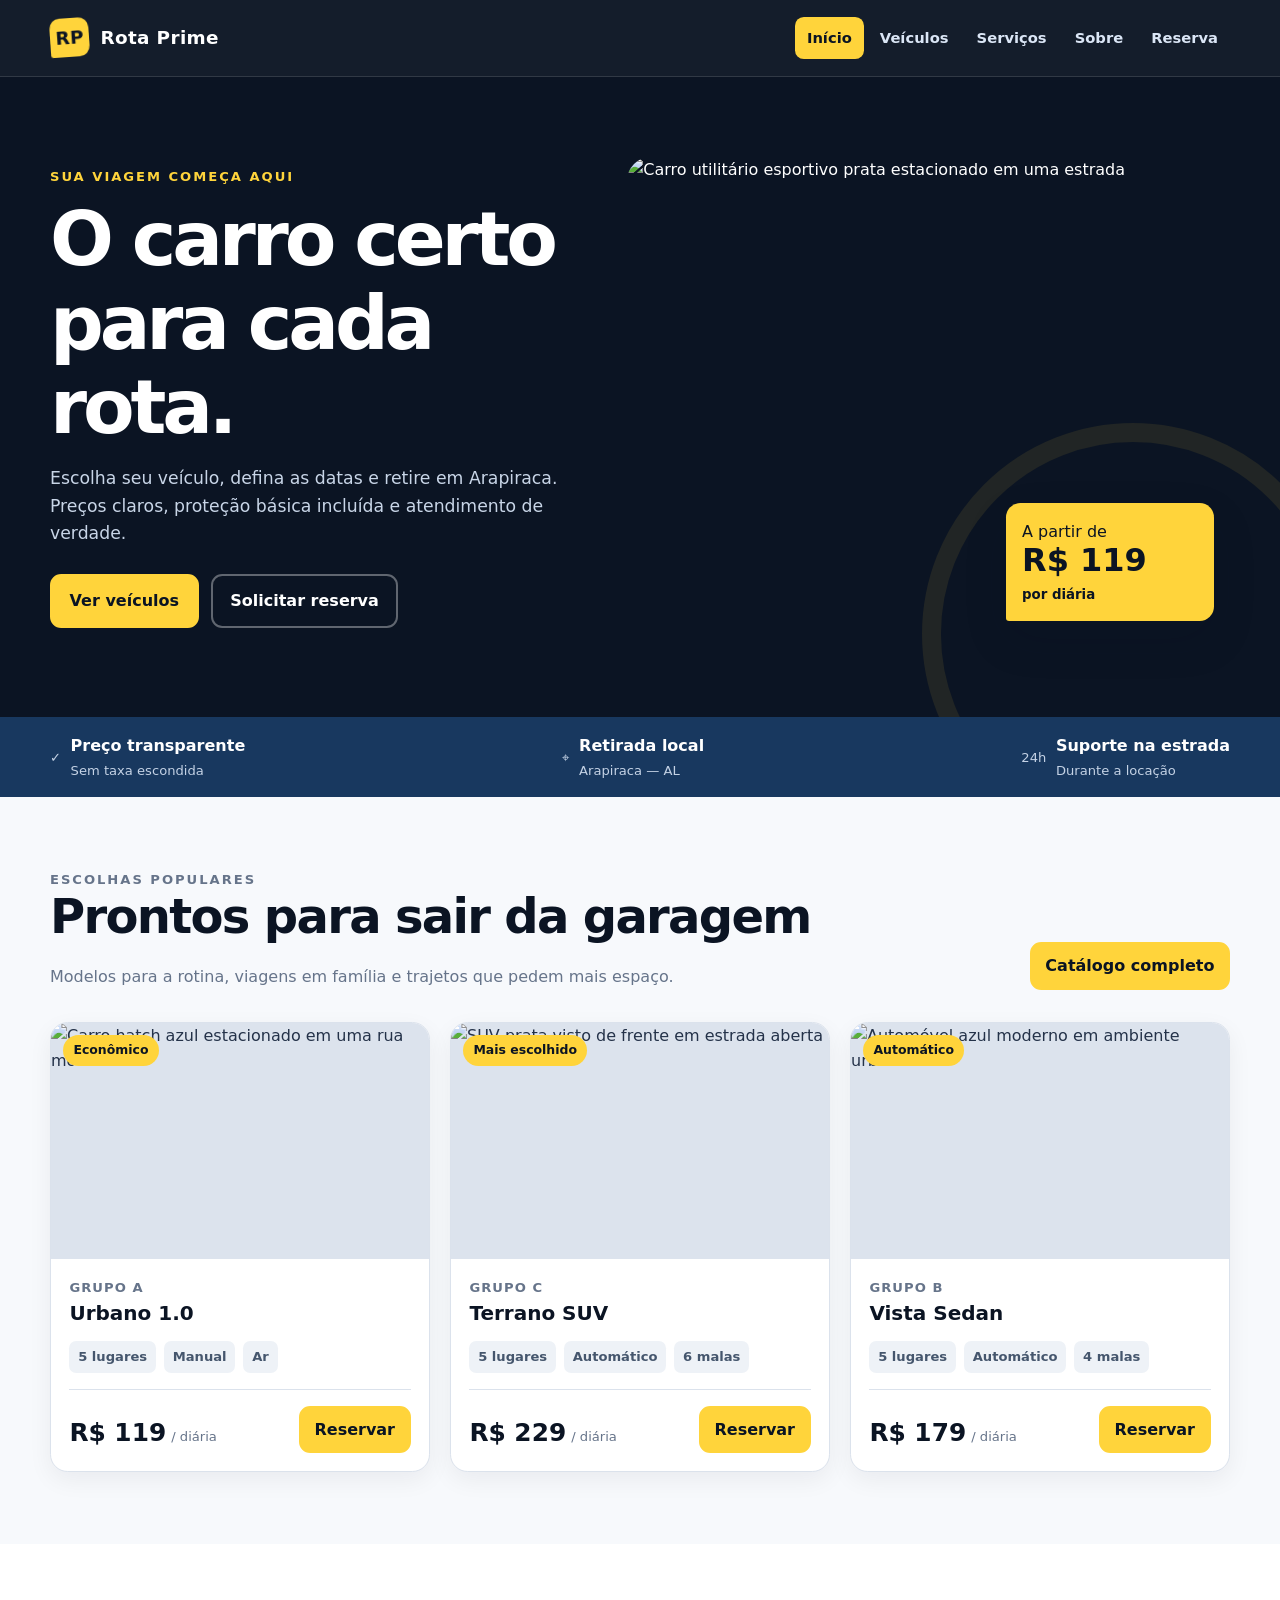
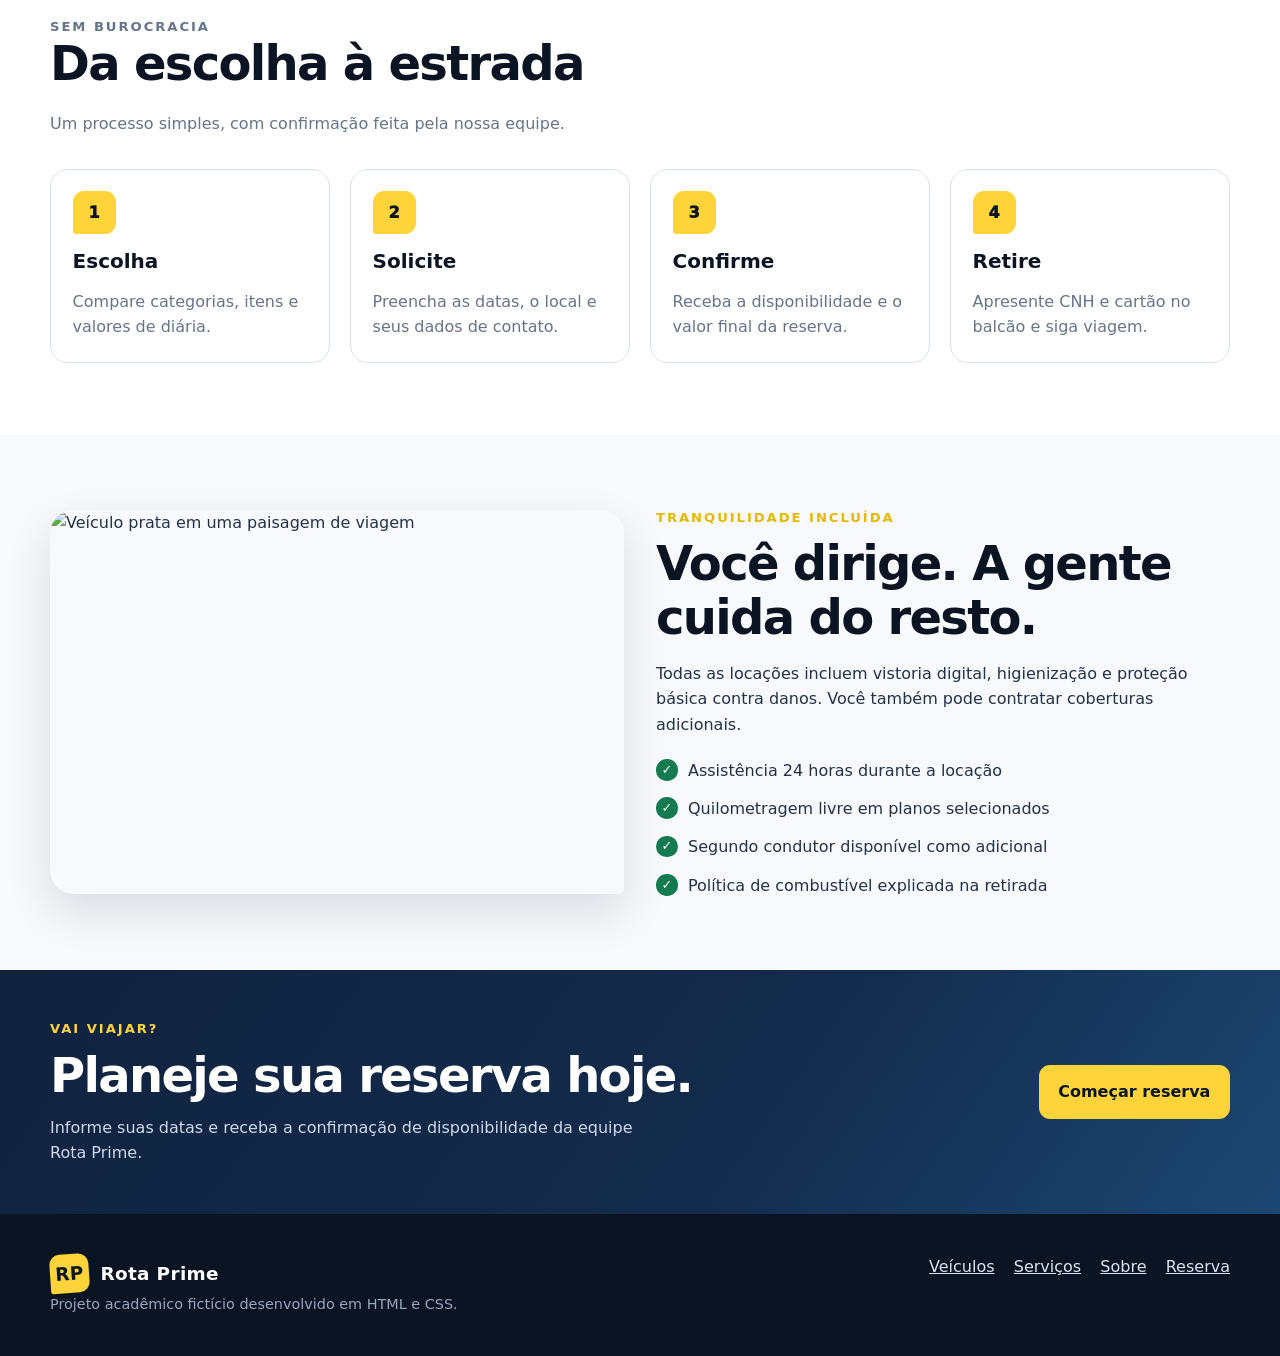
==== commit 08d722eb: "feat: Refatoração" ====
--- a/index.html
+++ b/index.html
@@ -6,7 +6,7 @@
   <meta name="description" content="Rota Prime: aluguel de carros em Arapiraca com diária clara e reserva simples.">
   <title>Rota Prime | Aluguel de carros sem complicação</title>
   <link rel="icon" href="data:image/svg+xml,%3Csvg xmlns='http://www.w3.org/2000/svg' viewBox='0 0 64 64'%3E%3Crect width='64' height='64' rx='14' fill='%23ffd43b'/%3E%3Cpath d='M13 39h38l-4-13a6 6 0 0 0-6-4H23a6 6 0 0 0-6 4l-4 13Zm4 0v7m30-7v7M21 32h22' fill='none' stroke='%230b1423' stroke-width='5' stroke-linecap='round' stroke-linejoin='round'/%3E%3C/svg%3E">
-  <link rel="stylesheet" href="css/style.css">
+  <link rel="stylesheet" href="assets/css/style.css">
 </head>
 <body>
   <a class="pular-navegacao" href="#conteudo">Pular para o conteúdo</a>
@@ -15,24 +15,24 @@
       <a class="marca" href="index.html" aria-label="Rota Prime — página inicial"><span class="logo-marca" aria-hidden="true">RP</span> Rota Prime</a>
       <nav class="navegacao-principal" aria-label="Navegação principal">
         <a href="index.html" aria-current="page">Início</a>
-        <a href="catalogo.html">Veículos</a>
-        <a href="servicos.html">Serviços</a>
-        <a href="sobre.html">Sobre</a>
-        <a href="reserva.html">Reserva</a>
+        <a href="pages/catalogo.html">Veículos</a>
+        <a href="pages/servicos.html">Serviços</a>
+        <a href="pages/sobre.html">Sobre</a>
+        <a href="pages/reserva.html">Reserva</a>
       </nav>
     </div>
   </header>
 
   <main id="conteudo">
-    <secao class="destaque" aria-labelledby="titulo-principal">
+    <section class="destaque" aria-labelledby="titulo-principal">
       <div class="container grade-destaque">
         <div class="texto-destaque">
           <p class="subtitulo-topo">Sua viagem começa aqui</p>
           <h1 id="titulo-principal">O carro certo para cada rota.</h1>
           <p>Escolha seu veículo, defina as datas e retire em Arapiraca. Preços claros, proteção básica incluída e atendimento de verdade.</p>
           <div class="acoes-destaque">
-            <a class="botao" href="catalogo.html">Ver veículos</a>
-            <a class="botao botao-contorno" href="reserva.html">Solicitar reserva</a>
+            <a class="botao" href="pages/catalogo.html">Ver veículos</a>
+            <a class="botao botao-contorno" href="pages/reserva.html">Solicitar reserva</a>
           </div>
         </div>
         <div class="visual-destaque">
@@ -40,41 +40,41 @@
           <div class="etiqueta-preço"><span>A partir de</span><strong>R$ 119</strong><small>por diária</small></div>
         </div>
       </div>
-    </secao>
+    </section>
 
-    <secao class="barra-confianca" aria-label="Vantagens da locadora">
+    <section class="barra-confianca" aria-label="Vantagens da locadora">
       <div class="container linha-confianca">
         <div class="item-confianca"><span class="icone-confianca" aria-hidden="true">✓</span><strong>Preço transparente</strong><span>Sem taxa escondida</span></div>
         <div class="item-confianca"><span class="icone-confianca" aria-hidden="true">⌖</span><strong>Retirada local</strong><span>Arapiraca — AL</span></div>
         <div class="item-confianca"><span class="icone-confianca" aria-hidden="true">24h</span><strong>Suporte na estrada</strong><span>Durante a locação</span></div>
       </div>
-    </secao>
+    </section>
 
-    <secao class="secao" aria-labelledby="destaques-titulo">
+    <section class="secao" aria-labelledby="destaques-titulo">
       <div class="container">
         <div class="cabecalho-secao">
           <div><p class="subtitulo-topo">Escolhas populares</p><h2 id="destaques-titulo">Prontos para sair da garagem</h2></div>
           <p>Modelos para a rotina, viagens em família e trajetos que pedem mais espaço.</p>
-          <a class="botao botao-pequeno" href="catalogo.html">Catálogo completo</a>
+          <a class="botao botao-pequeno" href="pages/catalogo.html">Catálogo completo</a>
         </div>
         <div class="grade-cartoes">
           <article class="cartao-veiculo">
             <div class="imagem-veiculo"><img src="https://images.unsplash.com/photo-1765891628083-cbabd2a0c3a8?auto=format&fit=crop&w=900&q=80" alt="Carro hatch azul estacionado em uma rua molhada"><span class="selo">Econômico</span></div>
-            <div class="conteudo-veiculo"><p class="destaque-veiculo">Grupo A</p><h3>Urbano 1.0</h3><ul class="lista-especificacoes"><li>5 lugares</li><li>Manual</li><li>Ar</li></ul><div class="linha-preco"><div class="preco-diario"><strong>R$ 119</strong> <span>/ diária</span></div><a class="botao botao-pequeno" href="reserva.html">Reservar</a></div></div>
+            <div class="conteudo-veiculo"><p class="destaque-veiculo">Grupo A</p><h3>Urbano 1.0</h3><ul class="lista-especificacoes"><li>5 lugares</li><li>Manual</li><li>Ar</li></ul><div class="linha-preco"><div class="preco-diario"><strong>R$ 119</strong> <span>/ diária</span></div><a class="botao botao-pequeno" href="pages/reserva.html">Reservar</a></div></div>
           </article>
           <article class="cartao-veiculo">
             <div class="imagem-veiculo"><img src="https://images.unsplash.com/photo-1559706399-d75503035faf?auto=format&fit=crop&w=900&q=80" alt="SUV prata visto de frente em estrada aberta"><span class="selo">Mais escolhido</span></div>
-            <div class="conteudo-veiculo"><p class="destaque-veiculo">Grupo C</p><h3>Terrano SUV</h3><ul class="lista-especificacoes"><li>5 lugares</li><li>Automático</li><li>6 malas</li></ul><div class="linha-preco"><div class="preco-diario"><strong>R$ 229</strong> <span>/ diária</span></div><a class="botao botao-pequeno" href="reserva.html">Reservar</a></div></div>
+            <div class="conteudo-veiculo"><p class="destaque-veiculo">Grupo C</p><h3>Terrano SUV</h3><ul class="lista-especificacoes"><li>5 lugares</li><li>Automático</li><li>6 malas</li></ul><div class="linha-preco"><div class="preco-diario"><strong>R$ 229</strong> <span>/ diária</span></div><a class="botao botao-pequeno" href="pages/reserva.html">Reservar</a></div></div>
           </article>
           <article class="cartao-veiculo">
             <div class="imagem-veiculo"><img src="https://images.unsplash.com/photo-1765891628083-cbabd2a0c3a8?auto=format&fit=crop&w=900&q=80" alt="Automóvel azul moderno em ambiente urbano"><span class="selo">Automático</span></div>
-            <div class="conteudo-veiculo"><p class="destaque-veiculo">Grupo B</p><h3>Vista Sedan</h3><ul class="lista-especificacoes"><li>5 lugares</li><li>Automático</li><li>4 malas</li></ul><div class="linha-preco"><div class="preco-diario"><strong>R$ 179</strong> <span>/ diária</span></div><a class="botao botao-pequeno" href="reserva.html">Reservar</a></div></div>
+            <div class="conteudo-veiculo"><p class="destaque-veiculo">Grupo B</p><h3>Vista Sedan</h3><ul class="lista-especificacoes"><li>5 lugares</li><li>Automático</li><li>4 malas</li></ul><div class="linha-preco"><div class="preco-diario"><strong>R$ 179</strong> <span>/ diária</span></div><a class="botao botao-pequeno" href="pages/reserva.html">Reservar</a></div></div>
           </article>
         </div>
       </div>
-    </secao>
+    </section>
 
-    <secao class="secao secao-branca" aria-labelledby="como-funciona">
+    <section class="secao secao-branca" aria-labelledby="como-funciona">
       <div class="container">
         <div class="cabecalho-secao"><div><p class="subtitulo-topo">Sem burocracia</p><h2 id="como-funciona">Da escolha à estrada</h2></div><p>Um processo simples, com confirmação feita pela nossa equipe.</p></div>
         <div class="grade-passos">
@@ -84,20 +84,20 @@
           <article class="passo"><span class="numero-passo">4</span><h3>Retire</h3><p>Apresente CNH e cartão no balcão e siga viagem.</p></article>
         </div>
       </div>
-    </secao>
+    </section>
 
-    <secao class="secao" aria-labelledby="protecao-titulo">
+    <section class="secao" aria-labelledby="protecao-titulo">
       <div class="container divisao-recurso">
         <div class="imagem-recurso"><img src="https://images.unsplash.com/photo-1559706399-d75503035faf?auto=format&fit=crop&w=1200&q=82" alt="Veículo prata em uma paisagem de viagem"></div>
         <div><p class="subtitulo-topo">Tranquilidade incluída</p><h2 id="protecao-titulo">Você dirige. A gente cuida do resto.</h2><p>Todas as locações incluem vistoria digital, higienização e proteção básica contra danos. Você também pode contratar coberturas adicionais.</p><ul class="lista-verificacao"><li>Assistência 24 horas durante a locação</li><li>Quilometragem livre em planos selecionados</li><li>Segundo condutor disponível como adicional</li><li>Política de combustível explicada na retirada</li></ul></div>
       </div>
-    </secao>
+    </section>
 
     <aside class="banner" aria-labelledby="chamada-reserva">
-      <div class="container banner-interno"><div><p class="subtitulo-topo">Vai viajar?</p><h2 id="chamada-reserva" style="color: white;">Planeje sua reserva hoje.</h2><p>Informe suas datas e receba a confirmação de disponibilidade da equipe Rota Prime.</p></div><a class="botao" href="reserva.html">Começar reserva</a></div>
+      <div class="container banner-interno"><div><p class="subtitulo-topo">Vai viajar?</p><h2 id="chamada-reserva" style="color: white;">Planeje sua reserva hoje.</h2><p>Informe suas datas e receba a confirmação de disponibilidade da equipe Rota Prime.</p></div><a class="botao" href="pages/reserva.html">Começar reserva</a></div>
     </aside>
   </main>
 
-  <footer class="rodape-site"><div class="container rodape-interno"><div><a class="marca" href="index.html"><span class="logo-marca" aria-hidden="true">RP</span> Rota Prime</a><p class="nota-rodape">Projeto acadêmico fictício desenvolvido em HTML e CSS.</p></div><nav class="links-rodape" aria-label="Navegação do rodapé"><a href="catalogo.html">Veículos</a><a href="servicos.html">Serviços</a><a href="sobre.html">Sobre</a><a href="reserva.html">Reserva</a></nav></div></footer>
+  <footer class="rodape-site"><div class="container rodape-interno"><div><a class="marca" href="index.html"><span class="logo-marca" aria-hidden="true">RP</span> Rota Prime</a><p class="nota-rodape">Projeto acadêmico fictício desenvolvido em HTML e CSS.</p></div><nav class="links-rodape" aria-label="Navegação do rodapé"><a href="pages/catalogo.html">Veículos</a><a href="pages/servicos.html">Serviços</a><a href="pages/sobre.html">Sobre</a><a href="pages/reserva.html">Reserva</a></nav></div></footer>
 </body>
 </html>
--- a/assets/css/style.css
+++ b/assets/css/style.css
@@ -0,0 +1,963 @@
+:root {
+  --tinta: #0b1423;
+  --marinho: #10233f;
+  --marinho-suave: #18385f;
+  --amarelo: #ffd43b;
+  --amarelo-escuro: #e6b900;
+  --papel: #f7f9fc;
+  --branco: #ffffff;
+  --texto: #243249;
+  --suave: #66748a;
+  --linha: #dbe2ec;
+  --sucesso: #147a50;
+  --perigo: #b52a37;
+  --sombra: 0 18px 45px rgba(11, 20, 35, 0.12);
+  --raio: 1.1rem;
+  --conteudo: 1180px;
+}
+
+* {
+  box-sizing: border-box;
+}
+
+html {
+  scroll-behavior: smooth;
+}
+
+body {
+  margin: 0;
+  color: var(--texto);
+  background: var(--papel);
+  font-family: Inter, ui-sans-serif, system-ui, -apple-system, BlinkMacSystemFont, "Segoe UI", sans-serif;
+  font-size: 1rem;
+  line-height: 1.6;
+}
+
+#conteudo {
+  min-height: 60vh;
+}
+
+img {
+  display: block;
+  width: 100%;
+  max-width: 100%;
+}
+
+a {
+  color: inherit;
+}
+
+a:visited {
+  color: inherit;
+}
+
+button,
+input,
+select,
+textarea {
+  font: inherit;
+}
+
+.container {
+  width: min(100% - 2rem, var(--conteudo));
+  margin-inline: auto;
+}
+
+.pular-navegacao {
+  position: fixed;
+  top: 0.75rem;
+  left: 0.75rem;
+  z-index: 999;
+  padding: 0.75rem 1rem;
+  color: var(--tinta);
+  background: var(--amarelo);
+  border-radius: 0.5rem;
+  font-weight: 800;
+  transform: translateY(-150%);
+  transition: transform 180ms ease;
+}
+
+.pular-navegacao:focus {
+  transform: translateY(0);
+}
+
+.topo-site {
+  position: sticky;
+  top: 0;
+  z-index: 20;
+  color: var(--branco);
+  background: rgba(11, 20, 35, 0.96);
+  border-bottom: 1px solid rgba(255, 255, 255, 0.12);
+}
+
+.cabecalho-interno,
+.navegacao-principal,
+.marca,
+.acoes-destaque,
+.acoes-cartao,
+.lista-especificacoes,
+.linha-confianca,
+.rodape-interno,
+.acoes-formulario,
+.links-filtro {
+  display: flex;
+  align-items: center;
+}
+
+.cabecalho-interno {
+  min-height: 4.75rem;
+  gap: 1.25rem;
+  justify-content: space-between;
+}
+
+.marca {
+  flex: 0 0 auto;
+  gap: 0.7rem;
+  color: var(--branco);
+  text-decoration: none;
+  font-size: 1.15rem;
+  font-weight: 900;
+  letter-spacing: 0.02em;
+}
+
+.logo-marca {
+  display: grid;
+  width: 2.45rem;
+  height: 2.45rem;
+  place-items: center;
+  color: var(--tinta);
+  background: var(--amarelo);
+  border-radius: 0.65rem 0.65rem 0.65rem 0.15rem;
+  transform: rotate(-4deg);
+}
+
+.navegacao-principal {
+  gap: 0.25rem;
+  overflow-x: auto;
+  padding-block: 0.35rem;
+}
+
+.navegacao-principal a {
+  padding: 0.55rem 0.75rem;
+  color: #dbe6f6;
+  border-radius: 0.55rem;
+  text-decoration: none;
+  font-size: 0.92rem;
+  font-weight: 700;
+  white-space: nowrap;
+  transition: color 180ms ease, background 180ms ease;
+}
+
+.navegacao-principal a:hover,
+.navegacao-principal a:focus-visible,
+.navegacao-principal a[aria-current="page"] {
+  color: var(--tinta);
+  background: var(--amarelo);
+}
+
+:focus-visible {
+  outline: 3px solid var(--amarelo);
+  outline-offset: 3px;
+}
+
+.destaque {
+  position: relative;
+  overflow: hidden;
+  color: var(--branco);
+  background: var(--tinta);
+}
+
+.destaque::after {
+  position: absolute;
+  right: -4rem;
+  bottom: -8rem;
+  width: 24rem;
+  height: 24rem;
+  content: "";
+  border: 1.2rem solid rgba(255, 212, 59, 0.09);
+  border-radius: 50%;
+}
+
+.grade-destaque {
+  position: relative;
+  z-index: 1;
+  display: grid;
+  gap: 2rem;
+  padding-block: 3.25rem;
+}
+
+.subtitulo-topo {
+  margin: 0 0 0.6rem;
+  color: var(--amarelo-escuro);
+  font-size: 0.82rem;
+  font-weight: 900;
+  letter-spacing: 0.15em;
+  text-transform: uppercase;
+}
+
+.destaque .subtitulo-topo,
+.banner .subtitulo-topo {
+  color: var(--amarelo);
+}
+
+h1,
+h2,
+h3 {
+  margin-top: 0;
+  color: var(--tinta);
+  line-height: 1.12;
+}
+
+h1 {
+  max-width: 13ch;
+  margin-bottom: 1rem;
+  color: var(--branco);
+  font-size: clamp(2.35rem, 8vw, 4.7rem);
+  letter-spacing: -0.055em;
+}
+
+h2 {
+  margin-bottom: 0.75rem;
+  font-size: clamp(1.8rem, 5vw, 3rem);
+  letter-spacing: -0.035em;
+}
+
+h3 {
+  margin-bottom: 0.45rem;
+  font-size: 1.25rem;
+}
+
+.texto-destaque > p:not(.subtitulo-topo) {
+  max-width: 58ch;
+  margin: 0;
+  color: #c8d5e7;
+  font-size: 1.08rem;
+}
+
+.acoes-destaque,
+.acoes-cartao,
+.acoes-formulario,
+.links-filtro {
+  flex-wrap: wrap;
+  gap: 0.75rem;
+}
+
+.acoes-destaque {
+  margin-top: 1.65rem;
+}
+
+.botao {
+  display: inline-flex;
+  min-height: 3rem;
+  align-items: center;
+  justify-content: center;
+  padding: 0.75rem 1.1rem;
+  color: var(--tinta);
+  background: var(--amarelo);
+  border: 2px solid var(--amarelo);
+  border-radius: 0.7rem;
+  cursor: pointer;
+  font-weight: 850;
+  text-decoration: none;
+  transition: transform 180ms ease, box-shadow 180ms ease, background 180ms ease;
+}
+
+.botao:hover {
+  color: var(--tinta);
+  background: #ffe270;
+  box-shadow: 0 10px 24px rgba(255, 212, 59, 0.2);
+  transform: translateY(-2px);
+}
+
+.botao:active {
+  box-shadow: none;
+  transform: translateY(1px);
+}
+
+.botao-contorno {
+  color: var(--branco);
+  background: transparent;
+  border-color: rgba(255, 255, 255, 0.35);
+}
+
+.botao-contorno:hover {
+  color: var(--branco);
+  background: rgba(255, 255, 255, 0.08);
+}
+
+.botao-pequeno {
+  min-height: 2.65rem;
+  padding: 0.55rem 0.85rem;
+}
+
+.visual-destaque {
+  position: relative;
+  min-height: 21rem;
+}
+
+.visual-destaque img {
+  height: 100%;
+  min-height: 21rem;
+  object-fit: cover;
+  object-position: center;
+  border-radius: 1.5rem 1.5rem 1.5rem 0.35rem;
+}
+
+.etiqueta-preço {
+  position: absolute;
+  right: 1rem;
+  bottom: 1rem;
+  width: min(13rem, calc(100% - 2rem));
+  padding: 1rem;
+  color: var(--tinta);
+  background: var(--amarelo);
+  border-radius: 0.9rem 0.9rem 0.9rem 0.2rem;
+  box-shadow: var(--sombra);
+}
+
+.etiqueta-preço span,
+.etiqueta-preço small {
+  display: block;
+}
+
+.etiqueta-preço strong {
+  font-size: 2rem;
+  line-height: 1;
+}
+
+.etiqueta-preço small {
+  margin-top: 0.3rem;
+  font-weight: 700;
+}
+
+.barra-confianca {
+  color: var(--branco);
+  background: var(--marinho-suave);
+}
+
+.linha-confianca {
+  flex-wrap: wrap;
+  gap: 0.75rem 2rem;
+  justify-content: space-between;
+  padding-block: 1rem;
+}
+
+.item-confianca {
+  display: grid;
+  grid-template-columns: auto 1fr;
+  gap: 0.1rem 0.6rem;
+  align-items: center;
+}
+
+.icone-confianca {
+  grid-row: span 2;
+  color: var(--amarelo);
+  font-size: 1.35rem;
+}
+
+.item-confianca strong,
+.item-confianca span {
+  display: block;
+}
+
+.item-confianca span {
+  color: #c4d2e5;
+  font-size: 0.82rem;
+}
+
+.secao {
+  padding-block: 4.5rem;
+}
+
+.secao-reduzida {
+  padding-block: 2.75rem;
+}
+
+.secao-branca {
+  background: var(--branco);
+}
+
+.cabecalho-secao {
+  display: grid;
+  gap: 0.5rem;
+  margin-bottom: 2rem;
+}
+
+.cabecalho-secao p {
+  max-width: 64ch;
+  margin: 0;
+  color: var(--suave);
+}
+
+.cabecalho-secao .botao {
+  justify-self: start;
+}
+
+.grade-cartoes,
+.grade-passos,
+.grade-servicos,
+.grade-valores,
+.grade-equipe,
+.grade-contato {
+  display: grid;
+  gap: 1.25rem;
+}
+
+.cartao-veiculo,
+.cartao-servico,
+.cartao-valor,
+.cartao-equipe,
+.cartao-contato,
+.passo,
+.painel {
+  background: var(--branco);
+  border: 1px solid var(--linha);
+  border-radius: var(--raio);
+}
+
+.cartao-veiculo {
+  overflow: hidden;
+  box-shadow: 0 8px 25px rgba(11, 20, 35, 0.06);
+  transition: transform 200ms ease, box-shadow 200ms ease;
+}
+
+.cartao-veiculo:hover {
+  box-shadow: var(--sombra);
+  transform: translateY(-5px);
+}
+
+.imagem-veiculo {
+  position: relative;
+  overflow: hidden;
+  aspect-ratio: 16 / 10;
+  background: #dce3ed;
+}
+
+.imagem-veiculo img {
+  height: 100%;
+  object-fit: cover;
+  transition: transform 350ms ease;
+}
+
+.cartao-veiculo:hover .imagem-veiculo img {
+  transform: scale(1.04);
+}
+
+.selo {
+  position: absolute;
+  top: 0.75rem;
+  left: 0.75rem;
+  padding: 0.35rem 0.65rem;
+  color: var(--tinta);
+  background: var(--amarelo);
+  border-radius: 99rem;
+  font-size: 0.78rem;
+  font-weight: 900;
+}
+
+.conteudo-veiculo {
+  padding: 1.15rem;
+}
+
+.destaque-veiculo {
+  margin: 0 0 0.25rem;
+  color: var(--suave);
+  font-size: 0.82rem;
+  font-weight: 800;
+  letter-spacing: 0.08em;
+  text-transform: uppercase;
+}
+
+.lista-especificacoes {
+  flex-wrap: wrap;
+  gap: 0.5rem;
+  margin: 1rem 0;
+  padding: 0;
+  list-style: none;
+}
+
+.lista-especificacoes li {
+  padding: 0.35rem 0.55rem;
+  color: #45566d;
+  background: #eef2f7;
+  border-radius: 0.45rem;
+  font-size: 0.82rem;
+  font-weight: 700;
+}
+
+.linha-preco {
+  display: flex;
+  align-items: end;
+  gap: 0.35rem;
+  justify-content: space-between;
+  padding-top: 1rem;
+  border-top: 1px solid var(--linha);
+}
+
+.preco-diario strong {
+  color: var(--tinta);
+  font-size: 1.55rem;
+}
+
+.preco-diario span {
+  color: var(--suave);
+  font-size: 0.82rem;
+}
+
+.passo,
+.cartao-servico,
+.cartao-valor,
+.cartao-equipe,
+.cartao-contato {
+  padding: 1.35rem;
+}
+
+.numero-passo {
+  display: grid;
+  width: 2.7rem;
+  height: 2.7rem;
+  margin-bottom: 1rem;
+  place-items: center;
+  color: var(--tinta);
+  background: var(--amarelo);
+  border-radius: 0.7rem 0.7rem 0.7rem 0.15rem;
+  font-weight: 950;
+}
+
+.passo p,
+.cartao-servico p,
+.cartao-valor p,
+.cartao-equipe p,
+.cartao-contato p {
+  margin-bottom: 0;
+  color: var(--suave);
+}
+
+.divisao-recurso,
+.layout-formulario,
+.divisao-sobre {
+  display: grid;
+  gap: 2rem;
+  align-items: center;
+}
+
+.imagem-recurso {
+  overflow: hidden;
+  min-height: 24rem;
+  border-radius: 1.5rem 1.5rem 0.35rem 1.5rem;
+  box-shadow: var(--sombra);
+}
+
+.imagem-recurso img {
+  height: 100%;
+  min-height: 24rem;
+  object-fit: cover;
+}
+
+.lista-verificacao {
+  display: grid;
+  gap: 0.8rem;
+  margin: 1.25rem 0 0;
+  padding: 0;
+  list-style: none;
+}
+
+.lista-verificacao li {
+  position: relative;
+  padding-left: 2rem;
+}
+
+.lista-verificacao li::before {
+  position: absolute;
+  top: 0.1rem;
+  left: 0;
+  display: grid;
+  width: 1.35rem;
+  height: 1.35rem;
+  content: "✓";
+  place-items: center;
+  color: var(--branco);
+  background: var(--sucesso);
+  border-radius: 50%;
+  font-size: 0.8rem;
+  font-weight: 900;
+}
+
+.banner {
+  color: var(--branco);
+  background: linear-gradient(125deg, var(--marinho) 0%, #132b4c 58%, #1c4772 100%);
+}
+
+.banner-interno {
+  display: grid;
+  gap: 1.3rem;
+  align-items: center;
+  padding-block: 3rem;
+}
+
+.banner h1 {
+  max-width: 18ch;
+  margin-bottom: 0.7rem;
+  font-size: clamp(2.2rem, 7vw, 4rem);
+}
+
+.banner p:not(.subtitulo-topo) {
+  max-width: 60ch;
+  margin: 0;
+  color: #cedaea;
+}
+
+.links-filtro {
+  padding: 1rem;
+  background: var(--branco);
+  border: 1px solid var(--linha);
+  border-radius: var(--raio);
+}
+
+.links-filtro a {
+  padding: 0.55rem 0.85rem;
+  color: var(--marinho);
+  background: #eef2f7;
+  border-radius: 99rem;
+  font-weight: 800;
+  text-decoration: none;
+  transition: background 180ms ease, color 180ms ease;
+}
+
+.links-filtro a:hover,
+.links-filtro a:focus-visible {
+  color: var(--tinta);
+  background: var(--amarelo);
+}
+
+.titulo-categoria {
+  display: flex;
+  align-items: center;
+  gap: 0.75rem;
+  margin: 3rem 0 1.25rem;
+}
+
+.titulo-categoria::after {
+  flex: 1;
+  height: 1px;
+  content: "";
+  background: var(--linha);
+}
+
+.icone-servico,
+.value-icon,
+.icone-contato {
+  display: grid;
+  width: 3rem;
+  height: 3rem;
+  margin-bottom: 1rem;
+  place-items: center;
+  color: var(--tinta);
+  background: var(--amarelo);
+  border-radius: 0.8rem 0.8rem 0.8rem 0.2rem;
+  font-size: 1.25rem;
+  font-weight: 900;
+}
+
+.comparacao {
+  width: 100%;
+  border-collapse: collapse;
+  overflow: hidden;
+  background: var(--branco);
+  border-radius: var(--raio);
+  box-shadow: 0 0 0 1px var(--linha);
+}
+
+.comparacao th,
+.comparacao td {
+  padding: 1rem;
+  border-bottom: 1px solid var(--linha);
+  text-align: left;
+}
+
+.comparacao th {
+  color: var(--branco);
+  background: var(--marinho);
+}
+
+.comparacao tr:last-child td {
+  border-bottom: 0;
+}
+
+.rolagem-tabela {
+  overflow-x: auto;
+  border-radius: var(--raio);
+}
+
+.linha-tempo {
+  display: grid;
+  gap: 1.2rem;
+  margin: 0;
+  padding: 0;
+  list-style: none;
+}
+
+.linha-tempo li {
+  padding: 0 0 1.2rem 1.4rem;
+  border-left: 3px solid var(--amarelo);
+}
+
+.linha-tempo strong,
+.linha-tempo span {
+  display: block;
+}
+
+.linha-tempo span {
+  color: var(--suave);
+}
+
+.citacao {
+  margin: 0;
+  padding: 1.5rem;
+  color: var(--branco);
+  background: var(--marinho);
+  border-radius: var(--raio) var(--raio) 0.25rem var(--raio);
+}
+
+.citacao p {
+  margin-top: 0;
+  font-size: 1.15rem;
+}
+
+.citacao footer {
+  color: var(--amarelo);
+  font-weight: 800;
+}
+
+.painel {
+  padding: 1.35rem;
+  box-shadow: 0 10px 30px rgba(11, 20, 35, 0.07);
+}
+
+.grade-formulario {
+  display: grid;
+  gap: 1rem;
+}
+
+.campo {
+  display: grid;
+  gap: 0.4rem;
+}
+
+.campo label,
+.conjunto-campos legend {
+  color: var(--tinta);
+  font-weight: 800;
+}
+
+.campo small {
+  color: var(--suave);
+}
+
+.campo input,
+.campo select,
+.campo textarea {
+  width: 100%;
+  min-height: 3rem;
+  padding: 0.7rem 0.8rem;
+  color: var(--texto);
+  background: var(--branco);
+  border: 2px solid #cdd6e2;
+  border-radius: 0.65rem;
+  transition: border-color 180ms ease, box-shadow 180ms ease;
+}
+
+.campo textarea {
+  min-height: 8rem;
+  resize: vertical;
+}
+
+.campo input:hover,
+.campo select:hover,
+.campo textarea:hover {
+  border-color: #8b9bb1;
+}
+
+.campo input:focus,
+.campo select:focus,
+.campo textarea:focus {
+  border-color: var(--marinho-suave);
+  box-shadow: 0 0 0 4px rgba(24, 56, 95, 0.12);
+  outline: 0;
+}
+
+.campo input:invalid:not(:placeholder-shown),
+.campo textarea:invalid:not(:placeholder-shown) {
+  border-color: var(--perigo);
+}
+
+.campo input:disabled {
+  color: #7e8998;
+  background: #e9edf3;
+  cursor: not-allowed;
+}
+
+.conjunto-campos {
+  margin: 0;
+  padding: 1rem;
+  border: 1px solid var(--linha);
+  border-radius: 0.75rem;
+}
+
+.lista-opcoes {
+  display: grid;
+  gap: 0.7rem;
+  margin-top: 0.5rem;
+}
+
+.opcao {
+  display: flex;
+  gap: 0.6rem;
+  align-items: start;
+}
+
+.opcao input {
+  width: 1.1rem;
+  height: 1.1rem;
+  margin-top: 0.22rem;
+  accent-color: var(--marinho);
+}
+
+.nota-obrigatorio {
+  color: var(--suave);
+  font-size: 0.9rem;
+}
+
+.pilha-contato {
+  display: grid;
+  gap: 1rem;
+}
+
+.rodape-site {
+  color: #d9e3f1;
+  background: var(--tinta);
+}
+
+.rodape-interno {
+  align-items: start;
+  flex-direction: column;
+  gap: 1.2rem;
+  padding-block: 2.5rem;
+}
+
+.links-rodape {
+  display: flex;
+  flex-wrap: wrap;
+  gap: 0.75rem 1.2rem;
+}
+
+.links-rodape a {
+  color: #d9e3f1;
+}
+
+.links-rodape a:hover {
+  color: var(--amarelo);
+}
+
+.nota-rodape {
+  margin: 0;
+  color: #97a8bf;
+  font-size: 0.9rem;
+}
+
+@media (min-width: 42rem) {
+  .grade-destaque,
+  .divisao-recurso,
+  .layout-formulario,
+  .divisao-sobre {
+    grid-template-columns: 1fr 1fr;
+  }
+
+  .grade-cartoes,
+  .grade-passos,
+  .grade-servicos,
+  .grade-valores,
+  .grade-equipe,
+  .grade-contato {
+    grid-template-columns: repeat(2, minmax(0, 1fr));
+  }
+
+  .grade-formulario {
+    grid-template-columns: repeat(2, minmax(0, 1fr));
+  }
+
+  .campo-full,
+  .conjunto-campos,
+  .acoes-formulario,
+  .nota-obrigatorio {
+    grid-column: 1 / -1;
+  }
+
+  .cabecalho-secao {
+    grid-template-columns: 1fr auto;
+    align-items: end;
+  }
+
+  .cabecalho-secao p {
+    grid-column: 1;
+  }
+
+  .cabecalho-secao .botao {
+    grid-column: 2;
+    grid-row: 1 / span 2;
+  }
+
+  .banner-interno {
+    grid-template-columns: 1fr auto;
+  }
+
+  .rodape-interno {
+    flex-direction: row;
+    justify-content: space-between;
+  }
+}
+
+@media (min-width: 64rem) {
+  .grade-cartoes,
+  .grade-servicos {
+    grid-template-columns: repeat(3, minmax(0, 1fr));
+  }
+
+  .grade-passos,
+  .grade-valores {
+    grid-template-columns: repeat(4, minmax(0, 1fr));
+  }
+
+  .grade-destaque {
+    grid-template-columns: 0.95fr 1.05fr;
+    min-height: 40rem;
+    align-items: center;
+  }
+
+  .visual-destaque,
+  .visual-destaque img {
+    min-height: 30rem;
+  }
+}
+
+@media (max-width: 52rem) {
+  .cabecalho-interno {
+    align-items: flex-start;
+    flex-direction: column;
+    gap: 0.35rem;
+    padding-block: 0.7rem;
+  }
+
+  .navegacao-principal {
+    width: 100%;
+  }
+}
+
+@media (prefers-reduced-motion: reduce) {
+  *,
+  *::before,
+  *::after {
+    scroll-behavior: auto !important;
+    transition-duration: 0.01ms !important;
+  }
+}
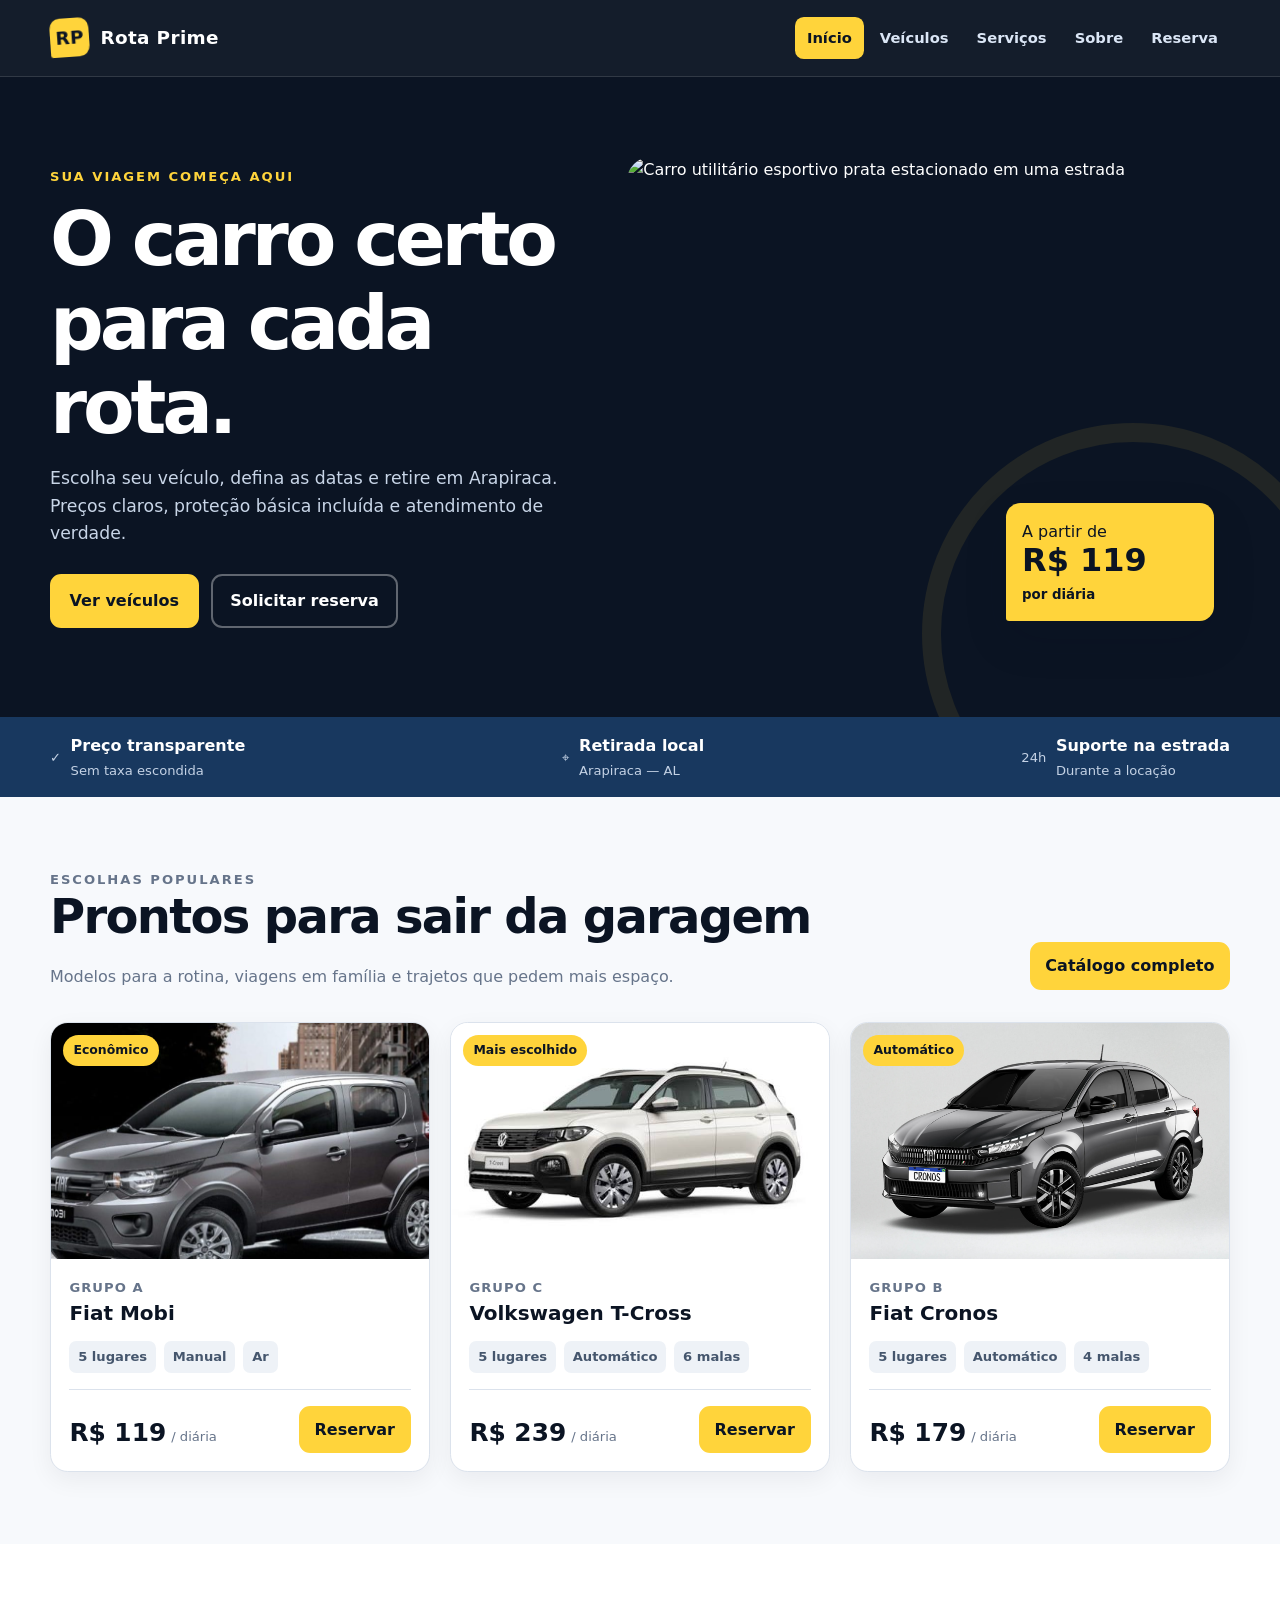
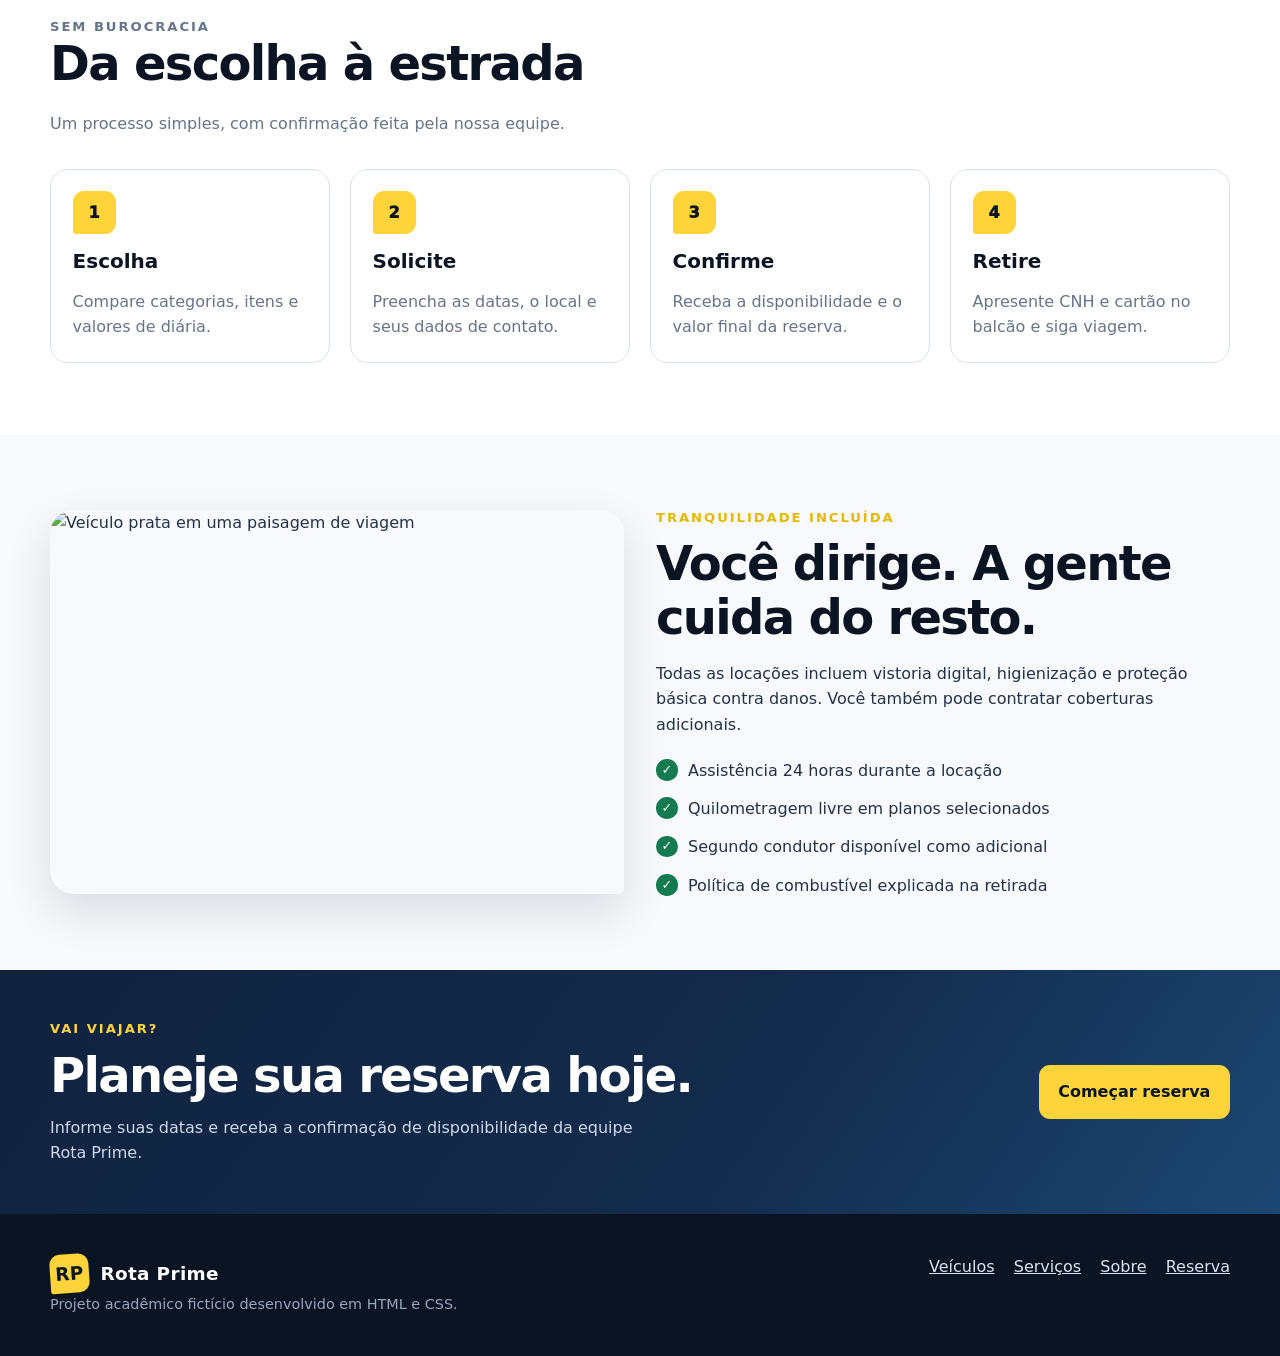
==== commit c2ff1a59: "feat: mais carros" ====
--- a/index.html
+++ b/index.html
@@ -59,16 +59,16 @@
         </div>
         <div class="grade-cartoes">
           <article class="cartao-veiculo">
-            <div class="imagem-veiculo"><img src="https://images.unsplash.com/photo-1765891628083-cbabd2a0c3a8?auto=format&fit=crop&w=900&q=80" alt="Carro hatch azul estacionado em uma rua molhada"><span class="selo">Econômico</span></div>
-            <div class="conteudo-veiculo"><p class="destaque-veiculo">Grupo A</p><h3>Urbano 1.0</h3><ul class="lista-especificacoes"><li>5 lugares</li><li>Manual</li><li>Ar</li></ul><div class="linha-preco"><div class="preco-diario"><strong>R$ 119</strong> <span>/ diária</span></div><a class="botao botao-pequeno" href="pages/reserva.html">Reservar</a></div></div>
+            <div class="imagem-veiculo"><img src="assets/images/fiat%20mobi.jpg" alt="Fiat Mobi branco em estrada urbana"><span class="selo">Econômico</span></div>
+            <div class="conteudo-veiculo"><p class="destaque-veiculo">Grupo A</p><h3>Fiat Mobi</h3><ul class="lista-especificacoes"><li>5 lugares</li><li>Manual</li><li>Ar</li></ul><div class="linha-preco"><div class="preco-diario"><strong>R$ 119</strong> <span>/ diária</span></div><a class="botao botao-pequeno" href="pages/reserva.html">Reservar</a></div></div>
           </article>
           <article class="cartao-veiculo">
-            <div class="imagem-veiculo"><img src="https://images.unsplash.com/photo-1559706399-d75503035faf?auto=format&fit=crop&w=900&q=80" alt="SUV prata visto de frente em estrada aberta"><span class="selo">Mais escolhido</span></div>
-            <div class="conteudo-veiculo"><p class="destaque-veiculo">Grupo C</p><h3>Terrano SUV</h3><ul class="lista-especificacoes"><li>5 lugares</li><li>Automático</li><li>6 malas</li></ul><div class="linha-preco"><div class="preco-diario"><strong>R$ 229</strong> <span>/ diária</span></div><a class="botao botao-pequeno" href="pages/reserva.html">Reservar</a></div></div>
+            <div class="imagem-veiculo"><img src="assets/images/tcross.jpg" alt="Volkswagen T-Cross em visual de SUV urbano"><span class="selo">Mais escolhido</span></div>
+            <div class="conteudo-veiculo"><p class="destaque-veiculo">Grupo C</p><h3>Volkswagen T-Cross</h3><ul class="lista-especificacoes"><li>5 lugares</li><li>Automático</li><li>6 malas</li></ul><div class="linha-preco"><div class="preco-diario"><strong>R$ 239</strong> <span>/ diária</span></div><a class="botao botao-pequeno" href="pages/reserva.html">Reservar</a></div></div>
           </article>
           <article class="cartao-veiculo">
-            <div class="imagem-veiculo"><img src="https://images.unsplash.com/photo-1765891628083-cbabd2a0c3a8?auto=format&fit=crop&w=900&q=80" alt="Automóvel azul moderno em ambiente urbano"><span class="selo">Automático</span></div>
-            <div class="conteudo-veiculo"><p class="destaque-veiculo">Grupo B</p><h3>Vista Sedan</h3><ul class="lista-especificacoes"><li>5 lugares</li><li>Automático</li><li>4 malas</li></ul><div class="linha-preco"><div class="preco-diario"><strong>R$ 179</strong> <span>/ diária</span></div><a class="botao botao-pequeno" href="pages/reserva.html">Reservar</a></div></div>
+            <div class="imagem-veiculo"><img src="assets/images/Fiat%20Cronos.jpg" alt="Fiat Cronos sedan em estilo moderno"><span class="selo">Automático</span></div>
+            <div class="conteudo-veiculo"><p class="destaque-veiculo">Grupo B</p><h3>Fiat Cronos</h3><ul class="lista-especificacoes"><li>5 lugares</li><li>Automático</li><li>4 malas</li></ul><div class="linha-preco"><div class="preco-diario"><strong>R$ 179</strong> <span>/ diária</span></div><a class="botao botao-pequeno" href="pages/reserva.html">Reservar</a></div></div>
           </article>
         </div>
       </div>
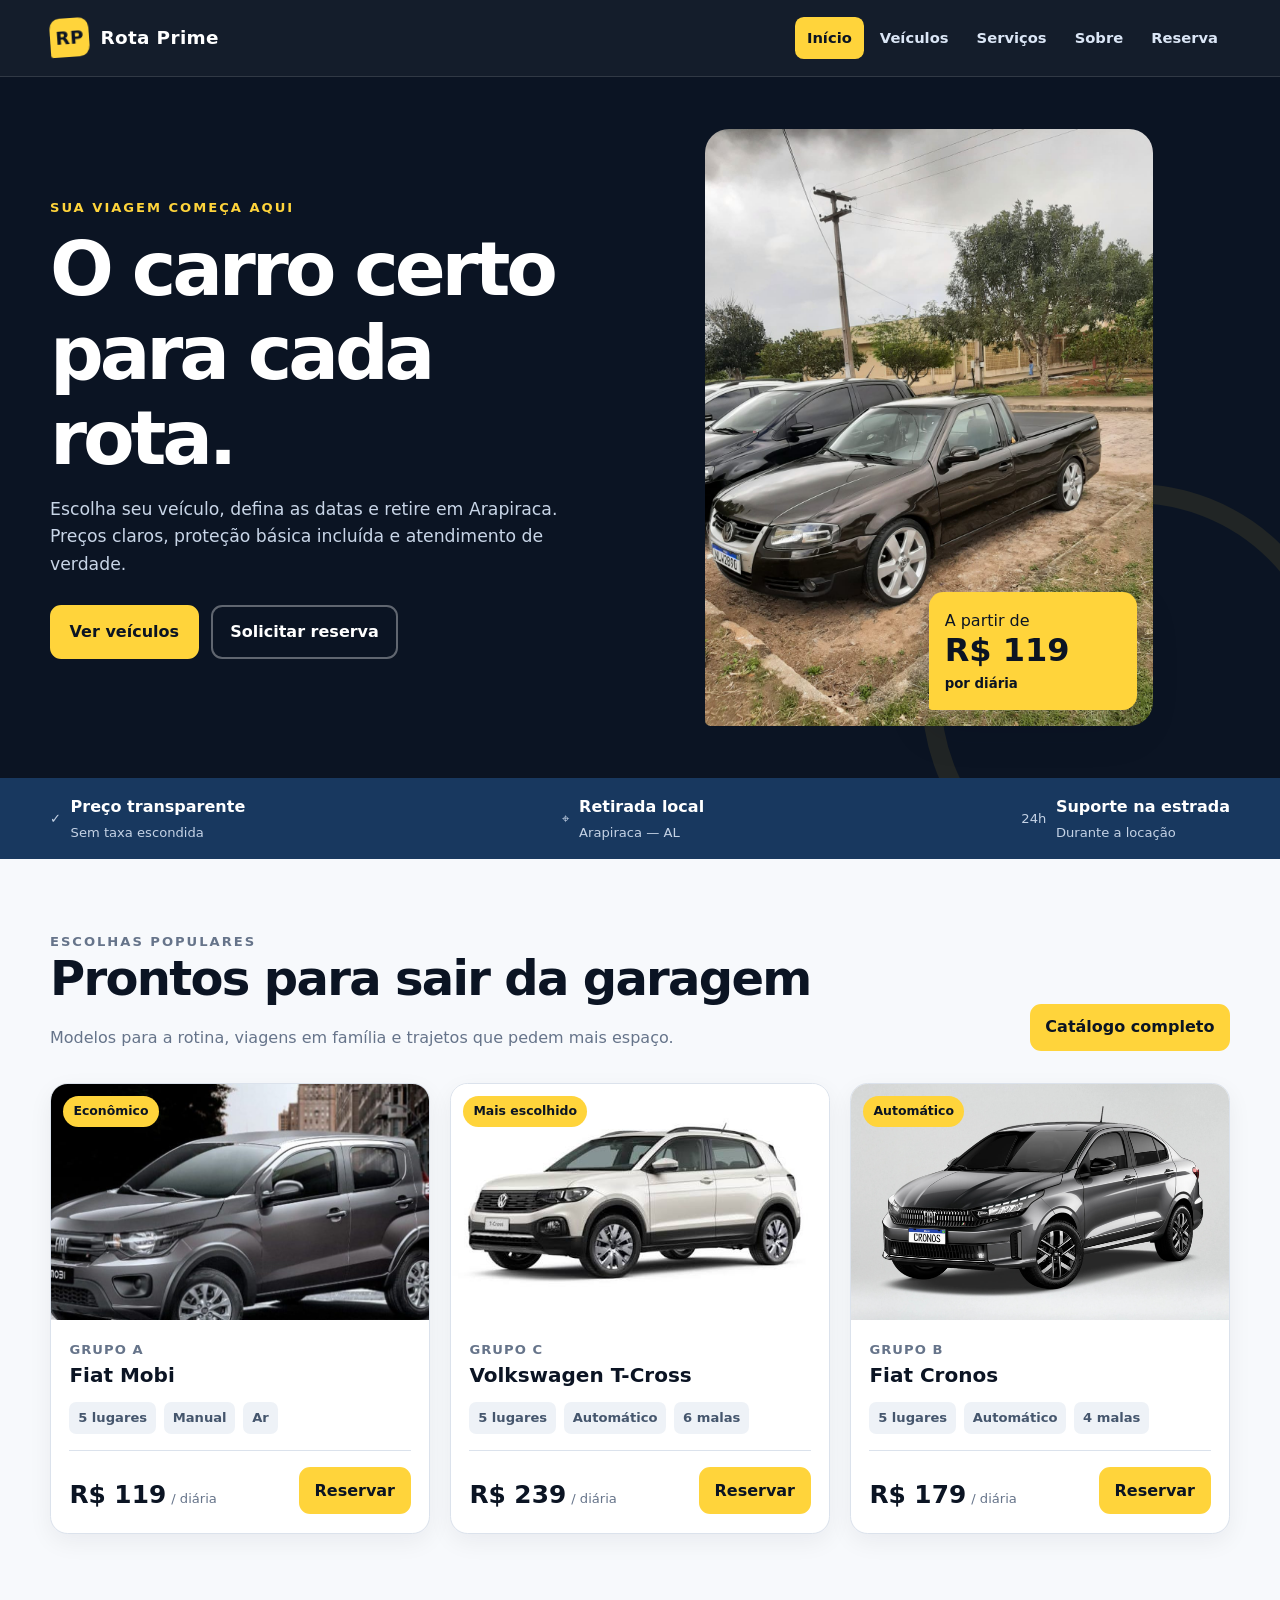
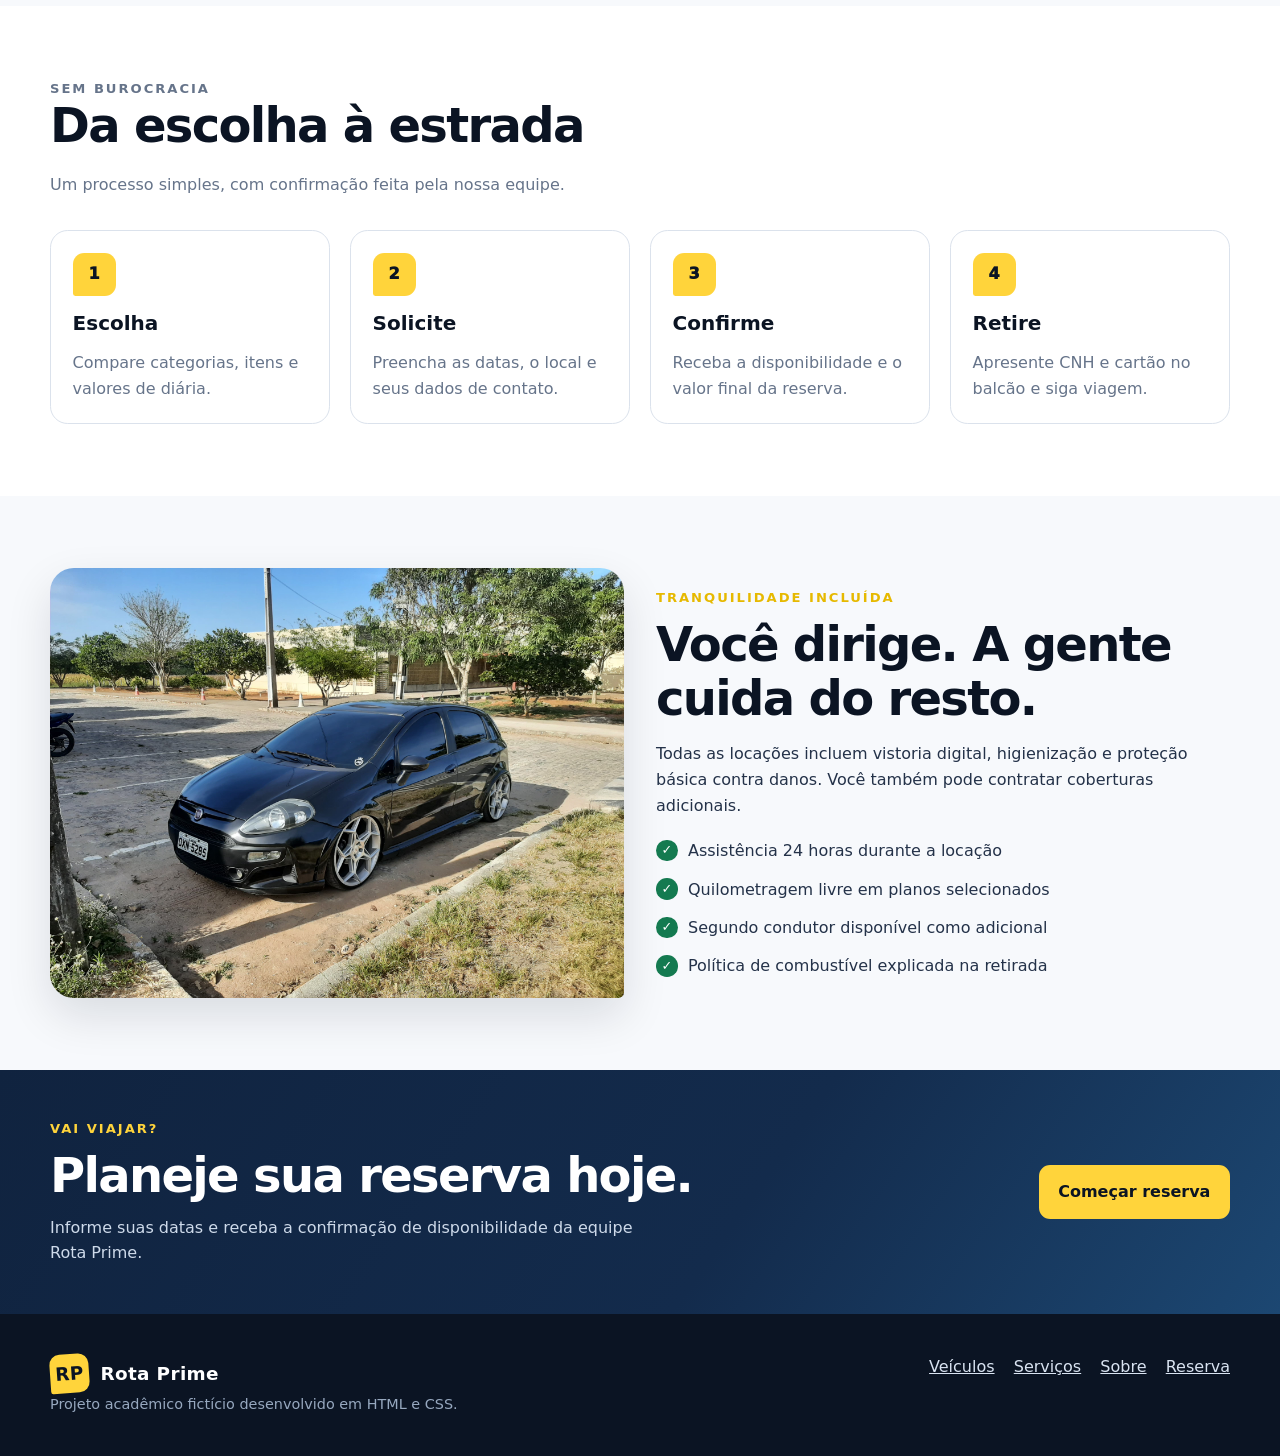
==== commit b00ecfc0: "feat: mais carros" ====
--- a/index.html
+++ b/index.html
@@ -36,7 +36,7 @@
           </div>
         </div>
         <div class="visual-destaque">
-          <img src="https://images.unsplash.com/photo-1559706399-d75503035faf?auto=format&fit=crop&w=1400&q=85" alt="Carro utilitário esportivo prata estacionado em uma estrada">
+          <img src="assets/images/saveiro2.jpeg" alt="Carro utilitário esportivo prata estacionado em uma estrada">
           <div class="etiqueta-preço"><span>A partir de</span><strong>R$ 119</strong><small>por diária</small></div>
         </div>
       </div>
@@ -88,7 +88,7 @@
 
     <section class="secao" aria-labelledby="protecao-titulo">
       <div class="container divisao-recurso">
-        <div class="imagem-recurso"><img src="https://images.unsplash.com/photo-1559706399-d75503035faf?auto=format&fit=crop&w=1200&q=82" alt="Veículo prata em uma paisagem de viagem"></div>
+        <div class="imagem-recurso"><img src="assets/images/saveiro.jpeg" alt="Veículo prata em uma paisagem de viagem"></div>
         <div><p class="subtitulo-topo">Tranquilidade incluída</p><h2 id="protecao-titulo">Você dirige. A gente cuida do resto.</h2><p>Todas as locações incluem vistoria digital, higienização e proteção básica contra danos. Você também pode contratar coberturas adicionais.</p><ul class="lista-verificacao"><li>Assistência 24 horas durante a locação</li><li>Quilometragem livre em planos selecionados</li><li>Segundo condutor disponível como adicional</li><li>Política de combustível explicada na retirada</li></ul></div>
       </div>
     </section>
--- a/assets/css/style.css
+++ b/assets/css/style.css
@@ -292,14 +292,17 @@
 
 .visual-destaque {
   position: relative;
-  min-height: 21rem;
+  width: min(100%, 28rem);
+  margin-inline: auto;
+  min-height: 18rem;
 }
 
 .visual-destaque img {
+  width: 100%;
   height: 100%;
-  min-height: 21rem;
+  min-height: 18rem;
   object-fit: cover;
-  object-position: center;
+  object-position: center 18%;
   border-radius: 1.5rem 1.5rem 1.5rem 0.35rem;
 }
 
